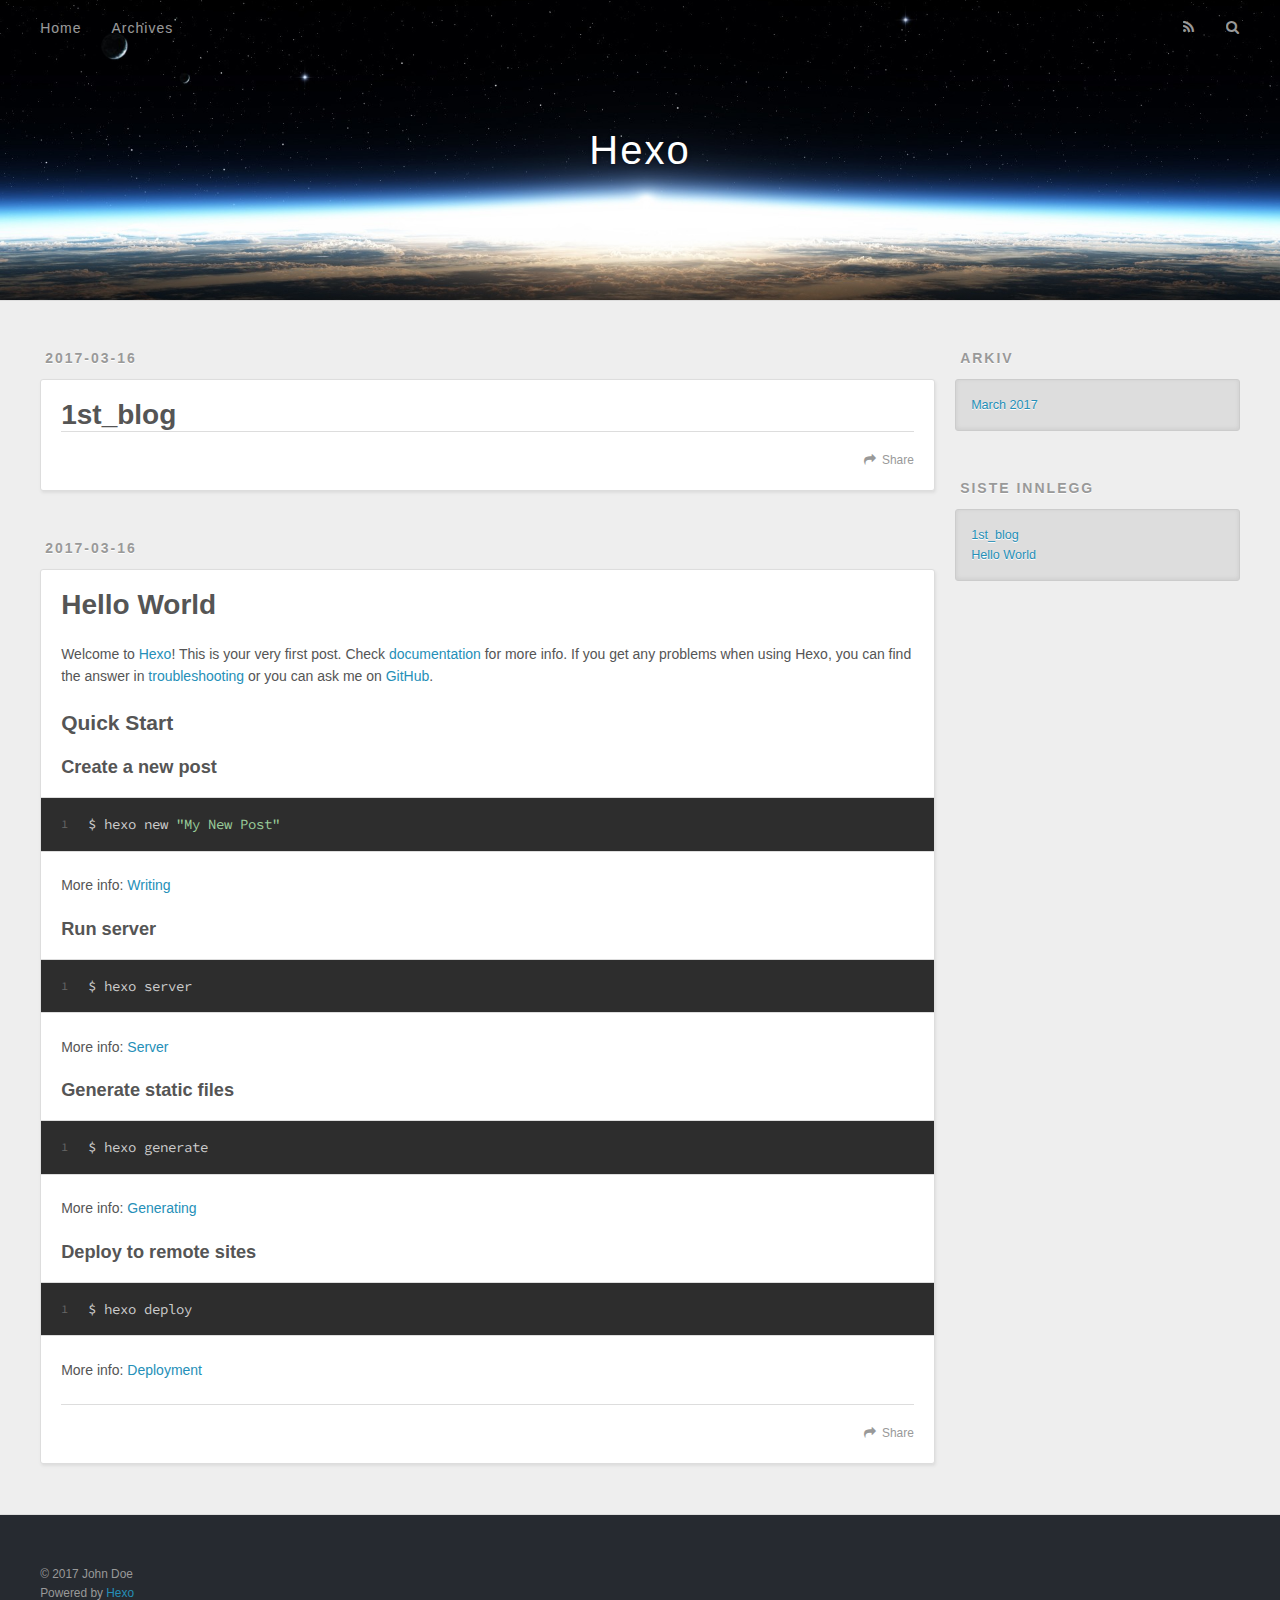
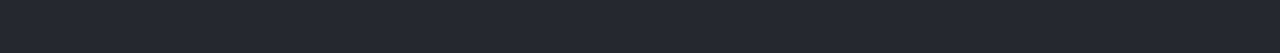
==== index.html @ 0218f2d1 "Site updated: 2017-03-16 16:22:52" ====
<!DOCTYPE html>
<html>
<head>
  <meta charset="utf-8">
  
  <title>Hexo</title>
  <meta name="viewport" content="width=device-width, initial-scale=1, maximum-scale=1">
  <meta property="og:type" content="website">
<meta property="og:title" content="Hexo">
<meta property="og:url" content="http://yoursite.com/index.html">
<meta property="og:site_name" content="Hexo">
<meta name="twitter:card" content="summary">
<meta name="twitter:title" content="Hexo">
  
    <link rel="alternate" href="/atom.xml" title="Hexo" type="application/atom+xml">
  
  
    <link rel="icon" href="/favicon.png">
  
  
    <link href="//fonts.googleapis.com/css?family=Source+Code+Pro" rel="stylesheet" type="text/css">
  
  <link rel="stylesheet" href="/css/style.css">
  

</head>

<body>
  <div id="container">
    <div id="wrap">
      <header id="header">
  <div id="banner"></div>
  <div id="header-outer" class="outer">
    <div id="header-title" class="inner">
      <h1 id="logo-wrap">
        <a href="/" id="logo">Hexo</a>
      </h1>
      
    </div>
    <div id="header-inner" class="inner">
      <nav id="main-nav">
        <a id="main-nav-toggle" class="nav-icon"></a>
        
          <a class="main-nav-link" href="/">Home</a>
        
          <a class="main-nav-link" href="/archives">Archives</a>
        
      </nav>
      <nav id="sub-nav">
        
          <a id="nav-rss-link" class="nav-icon" href="/atom.xml" title="RSS Feed"></a>
        
        <a id="nav-search-btn" class="nav-icon" title="Søk"></a>
      </nav>
      <div id="search-form-wrap">
        <form action="//google.com/search" method="get" accept-charset="UTF-8" class="search-form"><input type="search" name="q" results="0" class="search-form-input" placeholder="Search"><button type="submit" class="search-form-submit">&#xF002;</button><input type="hidden" name="sitesearch" value="http://yoursite.com"></form>
      </div>
    </div>
  </div>
</header>
      <div class="outer">
        <section id="main">
  
    <article id="post-1st-blog" class="article article-type-post" itemscope itemprop="blogPost">
  <div class="article-meta">
    <a href="/2017/03/16/1st-blog/" class="article-date">
  <time datetime="2017-03-16T08:12:54.000Z" itemprop="datePublished">2017-03-16</time>
</a>
    
  </div>
  <div class="article-inner">
    
    
      <header class="article-header">
        
  
    <h1 itemprop="name">
      <a class="article-title" href="/2017/03/16/1st-blog/">1st_blog</a>
    </h1>
  

      </header>
    
    <div class="article-entry" itemprop="articleBody">
      
        
      
    </div>
    <footer class="article-footer">
      <a data-url="http://yoursite.com/2017/03/16/1st-blog/" data-id="cj0c4dtdo0000fghrxxwpwk54" class="article-share-link">Share</a>
      
      
    </footer>
  </div>
  
</article>


  
    <article id="post-hello-world" class="article article-type-post" itemscope itemprop="blogPost">
  <div class="article-meta">
    <a href="/2017/03/16/hello-world/" class="article-date">
  <time datetime="2017-03-16T05:41:03.309Z" itemprop="datePublished">2017-03-16</time>
</a>
    
  </div>
  <div class="article-inner">
    
    
      <header class="article-header">
        
  
    <h1 itemprop="name">
      <a class="article-title" href="/2017/03/16/hello-world/">Hello World</a>
    </h1>
  

      </header>
    
    <div class="article-entry" itemprop="articleBody">
      
        <p>Welcome to <a href="https://hexo.io/" target="_blank" rel="external">Hexo</a>! This is your very first post. Check <a href="https://hexo.io/docs/" target="_blank" rel="external">documentation</a> for more info. If you get any problems when using Hexo, you can find the answer in <a href="https://hexo.io/docs/troubleshooting.html" target="_blank" rel="external">troubleshooting</a> or you can ask me on <a href="https://github.com/hexojs/hexo/issues" target="_blank" rel="external">GitHub</a>.</p>
<h2 id="Quick-Start"><a href="#Quick-Start" class="headerlink" title="Quick Start"></a>Quick Start</h2><h3 id="Create-a-new-post"><a href="#Create-a-new-post" class="headerlink" title="Create a new post"></a>Create a new post</h3><figure class="highlight bash"><table><tr><td class="gutter"><pre><div class="line">1</div></pre></td><td class="code"><pre><div class="line">$ hexo new <span class="string">"My New Post"</span></div></pre></td></tr></table></figure>
<p>More info: <a href="https://hexo.io/docs/writing.html" target="_blank" rel="external">Writing</a></p>
<h3 id="Run-server"><a href="#Run-server" class="headerlink" title="Run server"></a>Run server</h3><figure class="highlight bash"><table><tr><td class="gutter"><pre><div class="line">1</div></pre></td><td class="code"><pre><div class="line">$ hexo server</div></pre></td></tr></table></figure>
<p>More info: <a href="https://hexo.io/docs/server.html" target="_blank" rel="external">Server</a></p>
<h3 id="Generate-static-files"><a href="#Generate-static-files" class="headerlink" title="Generate static files"></a>Generate static files</h3><figure class="highlight bash"><table><tr><td class="gutter"><pre><div class="line">1</div></pre></td><td class="code"><pre><div class="line">$ hexo generate</div></pre></td></tr></table></figure>
<p>More info: <a href="https://hexo.io/docs/generating.html" target="_blank" rel="external">Generating</a></p>
<h3 id="Deploy-to-remote-sites"><a href="#Deploy-to-remote-sites" class="headerlink" title="Deploy to remote sites"></a>Deploy to remote sites</h3><figure class="highlight bash"><table><tr><td class="gutter"><pre><div class="line">1</div></pre></td><td class="code"><pre><div class="line">$ hexo deploy</div></pre></td></tr></table></figure>
<p>More info: <a href="https://hexo.io/docs/deployment.html" target="_blank" rel="external">Deployment</a></p>

      
    </div>
    <footer class="article-footer">
      <a data-url="http://yoursite.com/2017/03/16/hello-world/" data-id="cj0c4dtds0001fghru6opqxr5" class="article-share-link">Share</a>
      
      
    </footer>
  </div>
  
</article>


  

</section>
        
          <aside id="sidebar">
  
    

  
    

  
    
  
    
  <div class="widget-wrap">
    <h3 class="widget-title">Arkiv</h3>
    <div class="widget">
      <ul class="archive-list"><li class="archive-list-item"><a class="archive-list-link" href="/archives/2017/03/">March 2017</a></li></ul>
    </div>
  </div>


  
    
  <div class="widget-wrap">
    <h3 class="widget-title">Siste innlegg</h3>
    <div class="widget">
      <ul>
        
          <li>
            <a href="/2017/03/16/1st-blog/">1st_blog</a>
          </li>
        
          <li>
            <a href="/2017/03/16/hello-world/">Hello World</a>
          </li>
        
      </ul>
    </div>
  </div>

  
</aside>
        
      </div>
      <footer id="footer">
  
  <div class="outer">
    <div id="footer-info" class="inner">
      &copy; 2017 John Doe<br>
      Powered by <a href="http://hexo.io/" target="_blank">Hexo</a>
    </div>
  </div>
</footer>
    </div>
    <nav id="mobile-nav">
  
    <a href="/" class="mobile-nav-link">Home</a>
  
    <a href="/archives" class="mobile-nav-link">Archives</a>
  
</nav>
    

<script src="//ajax.googleapis.com/ajax/libs/jquery/2.0.3/jquery.min.js"></script>


  <link rel="stylesheet" href="/fancybox/jquery.fancybox.css">
  <script src="/fancybox/jquery.fancybox.pack.js"></script>


<script src="/js/script.js"></script>

  </div>
</body>
</html>
---- css/style.css ----
body {
  width: 100%;
}
body:before,
body:after {
  content: "";
  display: table;
}
body:after {
  clear: both;
}
html,
body,
div,
span,
applet,
object,
iframe,
h1,
h2,
h3,
h4,
h5,
h6,
p,
blockquote,
pre,
a,
abbr,
acronym,
address,
big,
cite,
code,
del,
dfn,
em,
img,
ins,
kbd,
q,
s,
samp,
small,
strike,
strong,
sub,
sup,
tt,
var,
dl,
dt,
dd,
ol,
ul,
li,
fieldset,
form,
label,
legend,
table,
caption,
tbody,
tfoot,
thead,
tr,
th,
td {
  margin: 0;
  padding: 0;
  border: 0;
  outline: 0;
  font-weight: inherit;
  font-style: inherit;
  font-family: inherit;
  font-size: 100%;
  vertical-align: baseline;
}
body {
  line-height: 1;
  color: #000;
  background: #fff;
}
ol,
ul {
  list-style: none;
}
table {
  border-collapse: separate;
  border-spacing: 0;
  vertical-align: middle;
}
caption,
th,
td {
  text-align: left;
  font-weight: normal;
  vertical-align: middle;
}
a img {
  border: none;
}
input,
button {
  margin: 0;
  padding: 0;
}
input::-moz-focus-inner,
button::-moz-focus-inner {
  border: 0;
  padding: 0;
}
@font-face {
  font-family: FontAwesome;
  font-style: normal;
  font-weight: normal;
  src: url("fonts/fontawesome-webfont.eot?v=#4.0.3");
  src: url("fonts/fontawesome-webfont.eot?#iefix&v=#4.0.3") format("embedded-opentype"), url("fonts/fontawesome-webfont.woff?v=#4.0.3") format("woff"), url("fonts/fontawesome-webfont.ttf?v=#4.0.3") format("truetype"), url("fonts/fontawesome-webfont.svg#fontawesomeregular?v=#4.0.3") format("svg");
}
html,
body,
#container {
  height: 100%;
}
body {
  background: #eee;
  font: 14px "Helvetica Neue", Helvetica, Arial, sans-serif;
  -webkit-text-size-adjust: 100%;
}
.outer {
  max-width: 1220px;
  margin: 0 auto;
  padding: 0 20px;
}
.outer:before,
.outer:after {
  content: "";
  display: table;
}
.outer:after {
  clear: both;
}
.inner {
  display: inline;
  float: left;
  width: 98.33333333333333%;
  margin: 0 0.833333333333333%;
}
.left,
.alignleft {
  float: left;
}
.right,
.alignright {
  float: right;
}
.clear {
  clear: both;
}
#container {
  position: relative;
}
.mobile-nav-on {
  overflow: hidden;
}
#wrap {
  height: 100%;
  width: 100%;
  position: absolute;
  top: 0;
  left: 0;
  -webkit-transition: 0.2s ease-out;
  -moz-transition: 0.2s ease-out;
  -ms-transition: 0.2s ease-out;
  transition: 0.2s ease-out;
  z-index: 1;
  background: #eee;
}
.mobile-nav-on #wrap {
  left: 280px;
}
@media screen and (min-width: 768px) {
  #main {
    display: inline;
    float: left;
    width: 73.33333333333333%;
    margin: 0 0.833333333333333%;
  }
}
.article-date,
.article-category-link,
.archive-year,
.widget-title {
  text-decoration: none;
  text-transform: uppercase;
  letter-spacing: 2px;
  color: #999;
  margin-bottom: 1em;
  margin-left: 5px;
  line-height: 1em;
  text-shadow: 0 1px #fff;
  font-weight: bold;
}
.article-inner,
.archive-article-inner {
  background: #fff;
  -webkit-box-shadow: 1px 2px 3px #ddd;
  box-shadow: 1px 2px 3px #ddd;
  border: 1px solid #ddd;
  border-radius: 3px;
}
.article-entry h1,
.widget h1 {
  font-size: 2em;
}
.article-entry h2,
.widget h2 {
  font-size: 1.5em;
}
.article-entry h3,
.widget h3 {
  font-size: 1.3em;
}
.article-entry h4,
.widget h4 {
  font-size: 1.2em;
}
.article-entry h5,
.widget h5 {
  font-size: 1em;
}
.article-entry h6,
.widget h6 {
  font-size: 1em;
  color: #999;
}
.article-entry hr,
.widget hr {
  border: 1px dashed #ddd;
}
.article-entry strong,
.widget strong {
  font-weight: bold;
}
.article-entry em,
.widget em,
.article-entry cite,
.widget cite {
  font-style: italic;
}
.article-entry sup,
.widget sup,
.article-entry sub,
.widget sub {
  font-size: 0.75em;
  line-height: 0;
  position: relative;
  vertical-align: baseline;
}
.article-entry sup,
.widget sup {
  top: -0.5em;
}
.article-entry sub,
.widget sub {
  bottom: -0.2em;
}
.article-entry small,
.widget small {
  font-size: 0.85em;
}
.article-entry acronym,
.widget acronym,
.article-entry abbr,
.widget abbr {
  border-bottom: 1px dotted;
}
.article-entry ul,
.widget ul,
.article-entry ol,
.widget ol,
.article-entry dl,
.widget dl {
  margin: 0 20px;
  line-height: 1.6em;
}
.article-entry ul ul,
.widget ul ul,
.article-entry ol ul,
.widget ol ul,
.article-entry ul ol,
.widget ul ol,
.article-entry ol ol,
.widget ol ol {
  margin-top: 0;
  margin-bottom: 0;
}
.article-entry ul,
.widget ul {
  list-style: disc;
}
.article-entry ol,
.widget ol {
  list-style: decimal;
}
.article-entry dt,
.widget dt {
  font-weight: bold;
}
#header {
  height: 300px;
  position: relative;
  border-bottom: 1px solid #ddd;
}
#header:before,
#header:after {
  content: "";
  position: absolute;
  left: 0;
  right: 0;
  height: 40px;
}
#header:before {
  top: 0;
  background: -webkit-linear-gradient(rgba(0,0,0,0.2), transparent);
  background: -moz-linear-gradient(rgba(0,0,0,0.2), transparent);
  background: -ms-linear-gradient(rgba(0,0,0,0.2), transparent);
  background: linear-gradient(rgba(0,0,0,0.2), transparent);
}
#header:after {
  bottom: 0;
  background: -webkit-linear-gradient(transparent, rgba(0,0,0,0.2));
  background: -moz-linear-gradient(transparent, rgba(0,0,0,0.2));
  background: -ms-linear-gradient(transparent, rgba(0,0,0,0.2));
  background: linear-gradient(transparent, rgba(0,0,0,0.2));
}
#header-outer {
  height: 100%;
  position: relative;
}
#header-inner {
  position: relative;
  overflow: hidden;
}
#banner {
  position: absolute;
  top: 0;
  left: 0;
  width: 100%;
  height: 100%;
  background: url("images/banner.jpg") center #000;
  -webkit-background-size: cover;
  -moz-background-size: cover;
  background-size: cover;
  z-index: -1;
}
#header-title {
  text-align: center;
  height: 40px;
  position: absolute;
  top: 50%;
  left: 0;
  margin-top: -20px;
}
#logo,
#subtitle {
  text-decoration: none;
  color: #fff;
  font-weight: 300;
  text-shadow: 0 1px 4px rgba(0,0,0,0.3);
}
#logo {
  font-size: 40px;
  line-height: 40px;
  letter-spacing: 2px;
}
#subtitle {
  font-size: 16px;
  line-height: 16px;
  letter-spacing: 1px;
}
#subtitle-wrap {
  margin-top: 16px;
}
#main-nav {
  float: left;
  margin-left: -15px;
}
.nav-icon,
.main-nav-link {
  float: left;
  color: #fff;
  opacity: 0.6;
  text-decoration: none;
  text-shadow: 0 1px rgba(0,0,0,0.2);
  -webkit-transition: opacity 0.2s;
  -moz-transition: opacity 0.2s;
  -ms-transition: opacity 0.2s;
  transition: opacity 0.2s;
  display: block;
  padding: 20px 15px;
}
.nav-icon:hover,
.main-nav-link:hover {
  opacity: 1;
}
.nav-icon {
  font-family: FontAwesome;
  text-align: center;
  font-size: 14px;
  width: 14px;
  height: 14px;
  padding: 20px 15px;
  position: relative;
  cursor: pointer;
}
.main-nav-link {
  font-weight: 300;
  letter-spacing: 1px;
}
@media screen and (max-width: 479px) {
  .main-nav-link {
    display: none;
  }
}
#main-nav-toggle {
  display: none;
}
#main-nav-toggle:before {
  content: "\f0c9";
}
@media screen and (max-width: 479px) {
  #main-nav-toggle {
    display: block;
  }
}
#sub-nav {
  float: right;
  margin-right: -15px;
}
#nav-rss-link:before {
  content: "\f09e";
}
#nav-search-btn:before {
  content: "\f002";
}
#search-form-wrap {
  position: absolute;
  top: 15px;
  width: 150px;
  height: 30px;
  right: -150px;
  opacity: 0;
  -webkit-transition: 0.2s ease-out;
  -moz-transition: 0.2s ease-out;
  -ms-transition: 0.2s ease-out;
  transition: 0.2s ease-out;
}
#search-form-wrap.on {
  opacity: 1;
  right: 0;
}
@media screen and (max-width: 479px) {
  #search-form-wrap {
    width: 100%;
    right: -100%;
  }
}
.search-form {
  position: absolute;
  top: 0;
  left: 0;
  right: 0;
  background: #fff;
  padding: 5px 15px;
  border-radius: 15px;
  -webkit-box-shadow: 0 0 10px rgba(0,0,0,0.3);
  box-shadow: 0 0 10px rgba(0,0,0,0.3);
}
.search-form-input {
  border: none;
  background: none;
  color: #555;
  width: 100%;
  font: 13px "Helvetica Neue", Helvetica, Arial, sans-serif;
  outline: none;
}
.search-form-input::-webkit-search-results-decoration,
.search-form-input::-webkit-search-cancel-button {
  -webkit-appearance: none;
}
.search-form-submit {
  position: absolute;
  top: 50%;
  right: 10px;
  margin-top: -7px;
  font: 13px FontAwesome;
  border: none;
  background: none;
  color: #bbb;
  cursor: pointer;
}
.search-form-submit:hover,
.search-form-submit:focus {
  color: #777;
}
.article {
  margin: 50px 0;
}
.article-inner {
  overflow: hidden;
}
.article-meta:before,
.article-meta:after {
  content: "";
  display: table;
}
.article-meta:after {
  clear: both;
}
.article-date {
  float: left;
}
.article-category {
  float: left;
  line-height: 1em;
  color: #ccc;
  text-shadow: 0 1px #fff;
  margin-left: 8px;
}
.article-category:before {
  content: "\2022";
}
.article-category-link {
  margin: 0 12px 1em;
}
.article-header {
  padding: 20px 20px 0;
}
.article-title {
  text-decoration: none;
  font-size: 2em;
  font-weight: bold;
  color: #555;
  line-height: 1.1em;
  -webkit-transition: color 0.2s;
  -moz-transition: color 0.2s;
  -ms-transition: color 0.2s;
  transition: color 0.2s;
}
a.article-title:hover {
  color: #258fb8;
}
.article-entry {
  color: #555;
  padding: 0 20px;
}
.article-entry:before,
.article-entry:after {
  content: "";
  display: table;
}
.article-entry:after {
  clear: both;
}
.article-entry p,
.article-entry table {
  line-height: 1.6em;
  margin: 1.6em 0;
}
.article-entry h1,
.article-entry h2,
.article-entry h3,
.article-entry h4,
.article-entry h5,
.article-entry h6 {
  font-weight: bold;
}
.article-entry h1,
.article-entry h2,
.article-entry h3,
.article-entry h4,
.article-entry h5,
.article-entry h6 {
  line-height: 1.1em;
  margin: 1.1em 0;
}
.article-entry a {
  color: #258fb8;
  text-decoration: none;
}
.article-entry a:hover {
  text-decoration: underline;
}
.article-entry ul,
.article-entry ol,
.article-entry dl {
  margin-top: 1.6em;
  margin-bottom: 1.6em;
}
.article-entry img,
.article-entry video {
  max-width: 100%;
  height: auto;
  display: block;
  margin: auto;
}
.article-entry iframe {
  border: none;
}
.article-entry table {
  width: 100%;
  border-collapse: collapse;
  border-spacing: 0;
}
.article-entry th {
  font-weight: bold;
  border-bottom: 3px solid #ddd;
  padding-bottom: 0.5em;
}
.article-entry td {
  border-bottom: 1px solid #ddd;
  padding: 10px 0;
}
.article-entry blockquote {
  font-family: Georgia, "Times New Roman", serif;
  font-size: 1.4em;
  margin: 1.6em 20px;
  text-align: center;
}
.article-entry blockquote footer {
  font-size: 14px;
  margin: 1.6em 0;
  font-family: "Helvetica Neue", Helvetica, Arial, sans-serif;
}
.article-entry blockquote footer cite:before {
  content: "—";
  padding: 0 0.5em;
}
.article-entry .pullquote {
  text-align: left;
  width: 45%;
  margin: 0;
}
.article-entry .pullquote.left {
  margin-left: 0.5em;
  margin-right: 1em;
}
.article-entry .pullquote.right {
  margin-right: 0.5em;
  margin-left: 1em;
}
.article-entry .caption {
  color: #999;
  display: block;
  font-size: 0.9em;
  margin-top: 0.5em;
  position: relative;
  text-align: center;
}
.article-entry .video-container {
  position: relative;
  padding-top: 56.25%;
  height: 0;
  overflow: hidden;
}
.article-entry .video-container iframe,
.article-entry .video-container object,
.article-entry .video-container embed {
  position: absolute;
  top: 0;
  left: 0;
  width: 100%;
  height: 100%;
  margin-top: 0;
}
.article-more-link a {
  display: inline-block;
  line-height: 1em;
  padding: 6px 15px;
  border-radius: 15px;
  background: #eee;
  color: #999;
  text-shadow: 0 1px #fff;
  text-decoration: none;
}
.article-more-link a:hover {
  background: #258fb8;
  color: #fff;
  text-decoration: none;
  text-shadow: 0 1px #1e7293;
}
.article-footer {
  font-size: 0.85em;
  line-height: 1.6em;
  border-top: 1px solid #ddd;
  padding-top: 1.6em;
  margin: 0 20px 20px;
}
.article-footer:before,
.article-footer:after {
  content: "";
  display: table;
}
.article-footer:after {
  clear: both;
}
.article-footer a {
  color: #999;
  text-decoration: none;
}
.article-footer a:hover {
  color: #555;
}
.article-tag-list-item {
  float: left;
  margin-right: 10px;
}
.article-tag-list-link:before {
  content: "#";
}
.article-comment-link {
  float: right;
}
.article-comment-link:before {
  content: "\f075";
  font-family: FontAwesome;
  padding-right: 8px;
}
.article-share-link {
  cursor: pointer;
  float: right;
  margin-left: 20px;
}
.article-share-link:before {
  content: "\f064";
  font-family: FontAwesome;
  padding-right: 6px;
}
#article-nav {
  position: relative;
}
#article-nav:before,
#article-nav:after {
  content: "";
  display: table;
}
#article-nav:after {
  clear: both;
}
@media screen and (min-width: 768px) {
  #article-nav {
    margin: 50px 0;
  }
  #article-nav:before {
    width: 8px;
    height: 8px;
    position: absolute;
    top: 50%;
    left: 50%;
    margin-top: -4px;
    margin-left: -4px;
    content: "";
    border-radius: 50%;
    background: #ddd;
    -webkit-box-shadow: 0 1px 2px #fff;
    box-shadow: 0 1px 2px #fff;
  }
}
.article-nav-link-wrap {
  text-decoration: none;
  text-shadow: 0 1px #fff;
  color: #999;
  -webkit-box-sizing: border-box;
  -moz-box-sizing: border-box;
  box-sizing: border-box;
  margin-top: 50px;
  text-align: center;
  display: block;
}
.article-nav-link-wrap:hover {
  color: #555;
}
@media screen and (min-width: 768px) {
  .article-nav-link-wrap {
    width: 50%;
    margin-top: 0;
  }
}
@media screen and (min-width: 768px) {
  #article-nav-newer {
    float: left;
    text-align: right;
    padding-right: 20px;
  }
}
@media screen and (min-width: 768px) {
  #article-nav-older {
    float: right;
    text-align: left;
    padding-left: 20px;
  }
}
.article-nav-caption {
  text-transform: uppercase;
  letter-spacing: 2px;
  color: #ddd;
  line-height: 1em;
  font-weight: bold;
}
#article-nav-newer .article-nav-caption {
  margin-right: -2px;
}
.article-nav-title {
  font-size: 0.85em;
  line-height: 1.6em;
  margin-top: 0.5em;
}
.article-share-box {
  position: absolute;
  display: none;
  background: #fff;
  -webkit-box-shadow: 1px 2px 10px rgba(0,0,0,0.2);
  box-shadow: 1px 2px 10px rgba(0,0,0,0.2);
  border-radius: 3px;
  margin-left: -145px;
  overflow: hidden;
  z-index: 1;
}
.article-share-box.on {
  display: block;
}
.article-share-input {
  width: 100%;
  background: none;
  -webkit-box-sizing: border-box;
  -moz-box-sizing: border-box;
  box-sizing: border-box;
  font: 14px "Helvetica Neue", Helvetica, Arial, sans-serif;
  padding: 0 15px;
  color: #555;
  outline: none;
  border: 1px solid #ddd;
  border-radius: 3px 3px 0 0;
  height: 36px;
  line-height: 36px;
}
.article-share-links {
  background: #eee;
}
.article-share-links:before,
.article-share-links:after {
  content: "";
  display: table;
}
.article-share-links:after {
  clear: both;
}
.article-share-twitter,
.article-share-facebook,
.article-share-pinterest,
.article-share-google {
  width: 50px;
  height: 36px;
  display: block;
  float: left;
  position: relative;
  color: #999;
  text-shadow: 0 1px #fff;
}
.article-share-twitter:before,
.article-share-facebook:before,
.article-share-pinterest:before,
.article-share-google:before {
  font-size: 20px;
  font-family: FontAwesome;
  width: 20px;
  height: 20px;
  position: absolute;
  top: 50%;
  left: 50%;
  margin-top: -10px;
  margin-left: -10px;
  text-align: center;
}
.article-share-twitter:hover,
.article-share-facebook:hover,
.article-share-pinterest:hover,
.article-share-google:hover {
  color: #fff;
}
.article-share-twitter:before {
  content: "\f099";
}
.article-share-twitter:hover {
  background: #00aced;
  text-shadow: 0 1px #008abe;
}
.article-share-facebook:before {
  content: "\f09a";
}
.article-share-facebook:hover {
  background: #3b5998;
  text-shadow: 0 1px #2f477a;
}
.article-share-pinterest:before {
  content: "\f0d2";
}
.article-share-pinterest:hover {
  background: #cb2027;
  text-shadow: 0 1px #a21a1f;
}
.article-share-google:before {
  content: "\f0d5";
}
.article-share-google:hover {
  background: #dd4b39;
  text-shadow: 0 1px #be3221;
}
.article-gallery {
  background: #000;
  position: relative;
}
.article-gallery-photos {
  position: relative;
  overflow: hidden;
}
.article-gallery-img {
  display: none;
  max-width: 100%;
}
.article-gallery-img:first-child {
  display: block;
}
.article-gallery-img.loaded {
  position: absolute;
  display: block;
}
.article-gallery-img img {
  display: block;
  max-width: 100%;
  margin: 0 auto;
}
#comments {
  background: #fff;
  -webkit-box-shadow: 1px 2px 3px #ddd;
  box-shadow: 1px 2px 3px #ddd;
  padding: 20px;
  border: 1px solid #ddd;
  border-radius: 3px;
  margin: 50px 0;
}
#comments a {
  color: #258fb8;
}
.archives-wrap {
  margin: 50px 0;
}
.archives:before,
.archives:after {
  content: "";
  display: table;
}
.archives:after {
  clear: both;
}
.archive-year-wrap {
  margin-bottom: 1em;
}
.archives {
  -webkit-column-gap: 10px;
  -moz-column-gap: 10px;
  column-gap: 10px;
}
@media screen and (min-width: 480px) and (max-width: 767px) {
  .archives {
    -webkit-column-count: 2;
    -moz-column-count: 2;
    column-count: 2;
  }
}
@media screen and (min-width: 768px) {
  .archives {
    -webkit-column-count: 3;
    -moz-column-count: 3;
    column-count: 3;
  }
}
.archive-article {
  -webkit-column-break-inside: avoid;
  page-break-inside: avoid;
  overflow: hidden;
  break-inside: avoid-column;
}
.archive-article-inner {
  padding: 10px;
  margin-bottom: 15px;
}
.archive-article-title {
  text-decoration: none;
  font-weight: bold;
  color: #555;
  -webkit-transition: color 0.2s;
  -moz-transition: color 0.2s;
  -ms-transition: color 0.2s;
  transition: color 0.2s;
  line-height: 1.6em;
}
.archive-article-title:hover {
  color: #258fb8;
}
.archive-article-footer {
  margin-top: 1em;
}
.archive-article-date {
  color: #999;
  text-decoration: none;
  font-size: 0.85em;
  line-height: 1em;
  margin-bottom: 0.5em;
  display: block;
}
#page-nav {
  margin: 50px auto;
  background: #fff;
  -webkit-box-shadow: 1px 2px 3px #ddd;
  box-shadow: 1px 2px 3px #ddd;
  border: 1px solid #ddd;
  border-radius: 3px;
  text-align: center;
  color: #999;
  overflow: hidden;
}
#page-nav:before,
#page-nav:after {
  content: "";
  display: table;
}
#page-nav:after {
  clear: both;
}
#page-nav a,
#page-nav span {
  padding: 10px 20px;
  line-height: 1;
  height: 2ex;
}
#page-nav a {
  color: #999;
  text-decoration: none;
}
#page-nav a:hover {
  background: #999;
  color: #fff;
}
#page-nav .prev {
  float: left;
}
#page-nav .next {
  float: right;
}
#page-nav .page-number {
  display: inline-block;
}
@media screen and (max-width: 479px) {
  #page-nav .page-number {
    display: none;
  }
}
#page-nav .current {
  color: #555;
  font-weight: bold;
}
#page-nav .space {
  color: #ddd;
}
#footer {
  background: #262a30;
  padding: 50px 0;
  border-top: 1px solid #ddd;
  color: #999;
}
#footer a {
  color: #258fb8;
  text-decoration: none;
}
#footer a:hover {
  text-decoration: underline;
}
#footer-info {
  line-height: 1.6em;
  font-size: 0.85em;
}
.article-entry pre,
.article-entry .highlight {
  background: #2d2d2d;
  margin: 0 -20px;
  padding: 15px 20px;
  border-style: solid;
  border-color: #ddd;
  border-width: 1px 0;
  overflow: auto;
  color: #ccc;
  line-height: 22.400000000000002px;
}
.article-entry .highlight .gutter pre,
.article-entry .gist .gist-file .gist-data .line-numbers {
  color: #666;
  font-size: 0.85em;
}
.article-entry pre,
.article-entry code {
  font-family: "Source Code Pro", Consolas, Monaco, Menlo, Consolas, monospace;
}
.article-entry code {
  background: #eee;
  text-shadow: 0 1px #fff;
  padding: 0 0.3em;
}
.article-entry pre code {
  background: none;
  text-shadow: none;
  padding: 0;
}
.article-entry .highlight pre {
  border: none;
  margin: 0;
  padding: 0;
}
.article-entry .highlight table {
  margin: 0;
  width: auto;
}
.article-entry .highlight td {
  border: none;
  padding: 0;
}
.article-entry .highlight figcaption {
  font-size: 0.85em;
  color: #999;
  line-height: 1em;
  margin-bottom: 1em;
}
.article-entry .highlight figcaption:before,
.article-entry .highlight figcaption:after {
  content: "";
  display: table;
}
.article-entry .highlight figcaption:after {
  clear: both;
}
.article-entry .highlight figcaption a {
  float: right;
}
.article-entry .highlight .gutter pre {
  text-align: right;
  padding-right: 20px;
}
.article-entry .highlight .line {
  height: 22.400000000000002px;
}
.article-entry .highlight .line.marked {
  background: #515151;
}
.article-entry .gist {
  margin: 0 -20px;
  border-style: solid;
  border-color: #ddd;
  border-width: 1px 0;
  background: #2d2d2d;
  padding: 15px 20px 15px 0;
}
.article-entry .gist .gist-file {
  border: none;
  font-family: "Source Code Pro", Consolas, Monaco, Menlo, Consolas, monospace;
  margin: 0;
}
.article-entry .gist .gist-file .gist-data {
  background: none;
  border: none;
}
.article-entry .gist .gist-file .gist-data .line-numbers {
  background: none;
  border: none;
  padding: 0 20px 0 0;
}
.article-entry .gist .gist-file .gist-data .line-data {
  padding: 0 !important;
}
.article-entry .gist .gist-file .highlight {
  margin: 0;
  padding: 0;
  border: none;
}
.article-entry .gist .gist-file .gist-meta {
  background: #2d2d2d;
  color: #999;
  font: 0.85em "Helvetica Neue", Helvetica, Arial, sans-serif;
  text-shadow: 0 0;
  padding: 0;
  margin-top: 1em;
  margin-left: 20px;
}
.article-entry .gist .gist-file .gist-meta a {
  color: #258fb8;
  font-weight: normal;
}
.article-entry .gist .gist-file .gist-meta a:hover {
  text-decoration: underline;
}
pre .comment,
pre .title {
  color: #999;
}
pre .variable,
pre .attribute,
pre .tag,
pre .regexp,
pre .ruby .constant,
pre .xml .tag .title,
pre .xml .pi,
pre .xml .doctype,
pre .html .doctype,
pre .css .id,
pre .css .class,
pre .css .pseudo {
  color: #f2777a;
}
pre .number,
pre .preprocessor,
pre .built_in,
pre .literal,
pre .params,
pre .constant {
  color: #f99157;
}
pre .class,
pre .ruby .class .title,
pre .css .rules .attribute {
  color: #9c9;
}
pre .string,
pre .value,
pre .inheritance,
pre .header,
pre .ruby .symbol,
pre .xml .cdata {
  color: #9c9;
}
pre .css .hexcolor {
  color: #6cc;
}
pre .function,
pre .python .decorator,
pre .python .title,
pre .ruby .function .title,
pre .ruby .title .keyword,
pre .perl .sub,
pre .javascript .title,
pre .coffeescript .title {
  color: #69c;
}
pre .keyword,
pre .javascript .function {
  color: #c9c;
}
@media screen and (max-width: 479px) {
  #mobile-nav {
    position: absolute;
    top: 0;
    left: 0;
    width: 280px;
    height: 100%;
    background: #191919;
    border-right: 1px solid #fff;
  }
}
@media screen and (max-width: 479px) {
  .mobile-nav-link {
    display: block;
    color: #999;
    text-decoration: none;
    padding: 15px 20px;
    font-weight: bold;
  }
  .mobile-nav-link:hover {
    color: #fff;
  }
}
@media screen and (min-width: 768px) {
  #sidebar {
    display: inline;
    float: left;
    width: 23.333333333333332%;
    margin: 0 0.833333333333333%;
  }
}
.widget-wrap {
  margin: 50px 0;
}
.widget {
  color: #777;
  text-shadow: 0 1px #fff;
  background: #ddd;
  -webkit-box-shadow: 0 -1px 4px #ccc inset;
  box-shadow: 0 -1px 4px #ccc inset;
  border: 1px solid #ccc;
  padding: 15px;
  border-radius: 3px;
}
.widget a {
  color: #258fb8;
  text-decoration: none;
}
.widget a:hover {
  text-decoration: underline;
}
.widget ul ul,
.widget ol ul,
.widget dl ul,
.widget ul ol,
.widget ol ol,
.widget dl ol,
.widget ul dl,
.widget ol dl,
.widget dl dl {
  margin-left: 15px;
  list-style: disc;
}
.widget {
  line-height: 1.6em;
  word-wrap: break-word;
  font-size: 0.9em;
}
.widget ul,
.widget ol {
  list-style: none;
  margin: 0;
}
.widget ul ul,
.widget ol ul,
.widget ul ol,
.widget ol ol {
  margin: 0 20px;
}
.widget ul ul,
.widget ol ul {
  list-style: disc;
}
.widget ul ol,
.widget ol ol {
  list-style: decimal;
}
.category-list-count,
.tag-list-count,
.archive-list-count {
  padding-left: 5px;
  color: #999;
  font-size: 0.85em;
}
.category-list-count:before,
.tag-list-count:before,
.archive-list-count:before {
  content: "(";
}
.category-list-count:after,
.tag-list-count:after,
.archive-list-count:after {
  content: ")";
}
.tagcloud a {
  margin-right: 5px;
  display: inline-block;
}
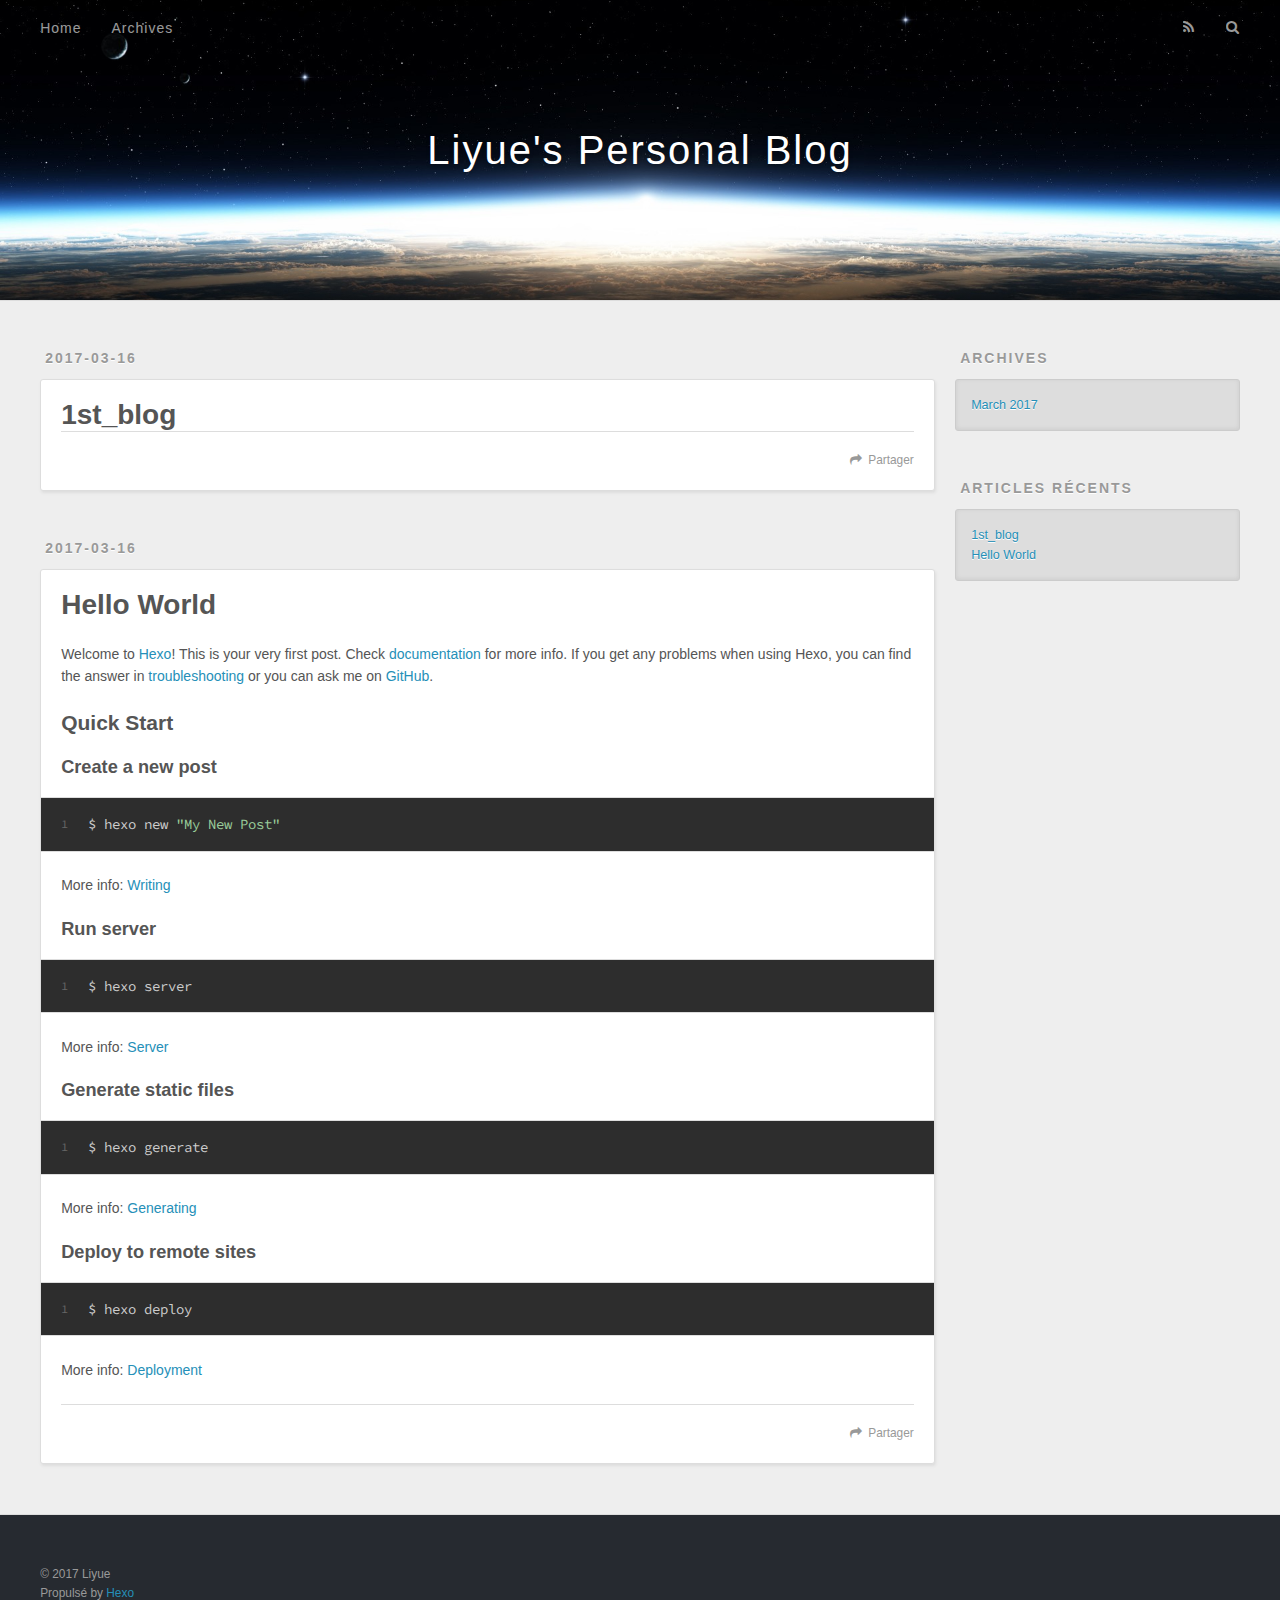
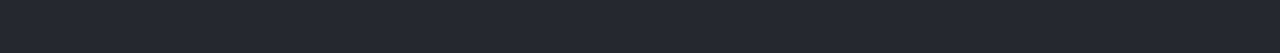
==== commit 828e2d7a: "Site updated: 2017-03-16 16:45:06" ====
--- a/index.html
+++ b/index.html
@@ -3,16 +3,16 @@
 <head>
   <meta charset="utf-8">
   
-  <title>Hexo</title>
+  <title>Liyue&#39;s Personal Blog</title>
   <meta name="viewport" content="width=device-width, initial-scale=1, maximum-scale=1">
   <meta property="og:type" content="website">
-<meta property="og:title" content="Hexo">
-<meta property="og:url" content="http://yoursite.com/index.html">
-<meta property="og:site_name" content="Hexo">
+<meta property="og:title" content="Liyue's Personal Blog">
+<meta property="og:url" content="http://www.liyue.work/index.html">
+<meta property="og:site_name" content="Liyue's Personal Blog">
 <meta name="twitter:card" content="summary">
-<meta name="twitter:title" content="Hexo">
-  
-    <link rel="alternate" href="/atom.xml" title="Hexo" type="application/atom+xml">
+<meta name="twitter:title" content="Liyue's Personal Blog">
+  
+    <link rel="alternate" href="/atom.xml" title="Liyue&#39;s Personal Blog" type="application/atom+xml">
   
   
     <link rel="icon" href="/favicon.png">
@@ -33,7 +33,7 @@
   <div id="header-outer" class="outer">
     <div id="header-title" class="inner">
       <h1 id="logo-wrap">
-        <a href="/" id="logo">Hexo</a>
+        <a href="/" id="logo">Liyue&#39;s Personal Blog</a>
       </h1>
       
     </div>
@@ -48,12 +48,12 @@
       </nav>
       <nav id="sub-nav">
         
-          <a id="nav-rss-link" class="nav-icon" href="/atom.xml" title="RSS Feed"></a>
-        
-        <a id="nav-search-btn" class="nav-icon" title="Søk"></a>
+          <a id="nav-rss-link" class="nav-icon" href="/atom.xml" title="Flux RSS"></a>
+        
+        <a id="nav-search-btn" class="nav-icon" title="Rechercher"></a>
       </nav>
       <div id="search-form-wrap">
-        <form action="//google.com/search" method="get" accept-charset="UTF-8" class="search-form"><input type="search" name="q" results="0" class="search-form-input" placeholder="Search"><button type="submit" class="search-form-submit">&#xF002;</button><input type="hidden" name="sitesearch" value="http://yoursite.com"></form>
+        <form action="//google.com/search" method="get" accept-charset="UTF-8" class="search-form"><input type="search" name="q" results="0" class="search-form-input" placeholder="Search"><button type="submit" class="search-form-submit">&#xF002;</button><input type="hidden" name="sitesearch" value="http://www.liyue.work"></form>
       </div>
     </div>
   </div>
@@ -87,7 +87,7 @@
       
     </div>
     <footer class="article-footer">
-      <a data-url="http://yoursite.com/2017/03/16/1st-blog/" data-id="cj0c4dtdo0000fghrxxwpwk54" class="article-share-link">Share</a>
+      <a data-url="http://www.liyue.work/2017/03/16/1st-blog/" data-id="cj0c5dn6n0001ughrgujbstwj" class="article-share-link">Partager</a>
       
       
     </footer>
@@ -132,7 +132,7 @@
       
     </div>
     <footer class="article-footer">
-      <a data-url="http://yoursite.com/2017/03/16/hello-world/" data-id="cj0c4dtds0001fghru6opqxr5" class="article-share-link">Share</a>
+      <a data-url="http://www.liyue.work/2017/03/16/hello-world/" data-id="cj0c5dn6k0000ughrrj1wijvn" class="article-share-link">Partager</a>
       
       
     </footer>
@@ -157,7 +157,7 @@
   
     
   <div class="widget-wrap">
-    <h3 class="widget-title">Arkiv</h3>
+    <h3 class="widget-title">Archives</h3>
     <div class="widget">
       <ul class="archive-list"><li class="archive-list-item"><a class="archive-list-link" href="/archives/2017/03/">March 2017</a></li></ul>
     </div>
@@ -167,7 +167,7 @@
   
     
   <div class="widget-wrap">
-    <h3 class="widget-title">Siste innlegg</h3>
+    <h3 class="widget-title">Articles récents</h3>
     <div class="widget">
       <ul>
         
@@ -191,8 +191,8 @@
   
   <div class="outer">
     <div id="footer-info" class="inner">
-      &copy; 2017 John Doe<br>
-      Powered by <a href="http://hexo.io/" target="_blank">Hexo</a>
+      &copy; 2017 Liyue<br>
+      Propulsé by <a href="http://hexo.io/" target="_blank">Hexo</a>
     </div>
   </div>
 </footer>
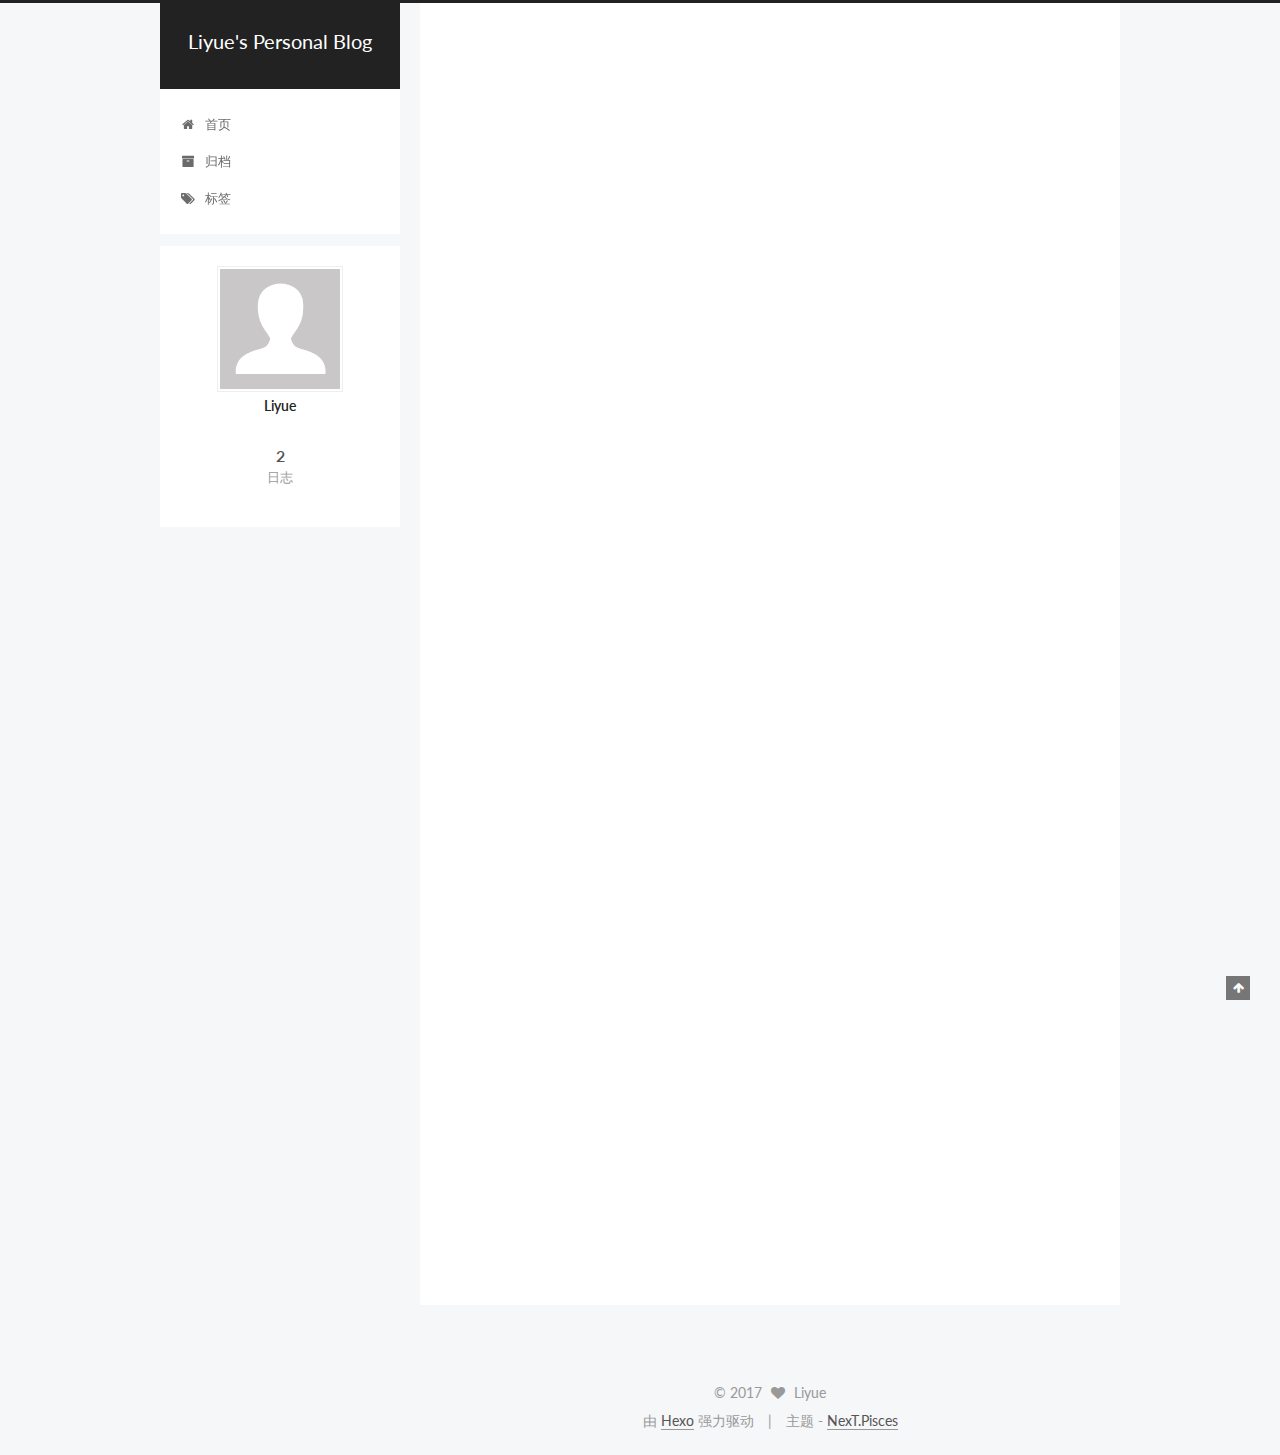
==== commit 0e71ec3f: "Site updated: 2017-03-16 17:05:11" ====
--- a/index.html
+++ b/index.html
@@ -1,125 +1,447 @@
-<!DOCTYPE html>
-<html>
+<!doctype html>
+
+
+
+  
+
+
+<html class="theme-next pisces use-motion" lang="zh-Hans">
 <head>
-  <meta charset="utf-8">
-  
-  <title>Liyue&#39;s Personal Blog</title>
-  <meta name="viewport" content="width=device-width, initial-scale=1, maximum-scale=1">
-  <meta property="og:type" content="website">
+  <meta charset="UTF-8"/>
+<meta http-equiv="X-UA-Compatible" content="IE=edge" />
+<meta name="viewport" content="width=device-width, initial-scale=1, maximum-scale=1"/>
+
+
+
+<meta http-equiv="Cache-Control" content="no-transform" />
+<meta http-equiv="Cache-Control" content="no-siteapp" />
+
+
+
+
+
+
+
+
+
+
+
+
+
+
+
+  
+  
+  <link href="/lib/fancybox/source/jquery.fancybox.css?v=2.1.5" rel="stylesheet" type="text/css" />
+
+
+
+
+  
+  
+  
+  
+
+  
+    
+    
+  
+
+  
+
+  
+
+  
+
+  
+
+  
+    
+    
+    <link href="//fonts.googleapis.com/css?family=Lato:300,300italic,400,400italic,700,700italic&subset=latin,latin-ext" rel="stylesheet" type="text/css">
+  
+
+
+
+
+
+
+<link href="/lib/font-awesome/css/font-awesome.min.css?v=4.6.2" rel="stylesheet" type="text/css" />
+
+<link href="/css/main.css?v=5.1.0" rel="stylesheet" type="text/css" />
+
+
+  <meta name="keywords" content="Hexo, NexT" />
+
+
+
+
+
+
+
+
+  <link rel="shortcut icon" type="image/x-icon" href="/favicon.ico?v=5.1.0" />
+
+
+
+
+
+
+<meta property="og:type" content="website">
 <meta property="og:title" content="Liyue's Personal Blog">
 <meta property="og:url" content="http://www.liyue.work/index.html">
 <meta property="og:site_name" content="Liyue's Personal Blog">
 <meta name="twitter:card" content="summary">
 <meta name="twitter:title" content="Liyue's Personal Blog">
-  
-    <link rel="alternate" href="/atom.xml" title="Liyue&#39;s Personal Blog" type="application/atom+xml">
-  
-  
-    <link rel="icon" href="/favicon.png">
-  
-  
-    <link href="//fonts.googleapis.com/css?family=Source+Code+Pro" rel="stylesheet" type="text/css">
-  
-  <link rel="stylesheet" href="/css/style.css">
-  
-
+
+
+
+<script type="text/javascript" id="hexo.configurations">
+  var NexT = window.NexT || {};
+  var CONFIG = {
+    root: '/',
+    scheme: 'Pisces',
+    sidebar: {"position":"left","display":"post","offset":12,"offset_float":0,"b2t":false,"scrollpercent":false},
+    fancybox: true,
+    motion: true,
+    duoshuo: {
+      userId: '0',
+      author: '博主'
+    },
+    algolia: {
+      applicationID: '',
+      apiKey: '',
+      indexName: '',
+      hits: {"per_page":10},
+      labels: {"input_placeholder":"Search for Posts","hits_empty":"We didn't find any results for the search: ${query}","hits_stats":"${hits} results found in ${time} ms"}
+    }
+  };
+</script>
+
+
+
+  <link rel="canonical" href="http://www.liyue.work/"/>
+
+
+
+
+
+  <title> Liyue's Personal Blog </title>
 </head>
 
-<body>
-  <div id="container">
-    <div id="wrap">
-      <header id="header">
-  <div id="banner"></div>
-  <div id="header-outer" class="outer">
-    <div id="header-title" class="inner">
-      <h1 id="logo-wrap">
-        <a href="/" id="logo">Liyue&#39;s Personal Blog</a>
-      </h1>
-      
-    </div>
-    <div id="header-inner" class="inner">
-      <nav id="main-nav">
-        <a id="main-nav-toggle" class="nav-icon"></a>
-        
-          <a class="main-nav-link" href="/">Home</a>
-        
-          <a class="main-nav-link" href="/archives">Archives</a>
-        
-      </nav>
-      <nav id="sub-nav">
-        
-          <a id="nav-rss-link" class="nav-icon" href="/atom.xml" title="Flux RSS"></a>
-        
-        <a id="nav-search-btn" class="nav-icon" title="Rechercher"></a>
-      </nav>
-      <div id="search-form-wrap">
-        <form action="//google.com/search" method="get" accept-charset="UTF-8" class="search-form"><input type="search" name="q" results="0" class="search-form-input" placeholder="Search"><button type="submit" class="search-form-submit">&#xF002;</button><input type="hidden" name="sitesearch" value="http://www.liyue.work"></form>
-      </div>
-    </div>
+<body itemscope itemtype="http://schema.org/WebPage" lang="zh-Hans">
+
+  
+
+
+
+
+
+
+
+
+
+
+
+
+
+
+  
+  
+    
+  
+
+  <div class="container one-collumn sidebar-position-left 
+   page-home 
+ ">
+    <div class="headband"></div>
+
+    <header id="header" class="header" itemscope itemtype="http://schema.org/WPHeader">
+      <div class="header-inner"><div class="site-brand-wrapper">
+  <div class="site-meta ">
+    
+
+    <div class="custom-logo-site-title">
+      <a href="/"  class="brand" rel="start">
+        <span class="logo-line-before"><i></i></span>
+        <span class="site-title">Liyue's Personal Blog</span>
+        <span class="logo-line-after"><i></i></span>
+      </a>
+    </div>
+      
+        <p class="site-subtitle"></p>
+      
   </div>
-</header>
-      <div class="outer">
-        <section id="main">
-  
-    <article id="post-1st-blog" class="article article-type-post" itemscope itemprop="blogPost">
-  <div class="article-meta">
-    <a href="/2017/03/16/1st-blog/" class="article-date">
-  <time datetime="2017-03-16T08:12:54.000Z" itemprop="datePublished">2017-03-16</time>
-</a>
-    
+
+  <div class="site-nav-toggle">
+    <button>
+      <span class="btn-bar"></span>
+      <span class="btn-bar"></span>
+      <span class="btn-bar"></span>
+    </button>
   </div>
-  <div class="article-inner">
-    
-    
-      <header class="article-header">
-        
-  
-    <h1 itemprop="name">
-      <a class="article-title" href="/2017/03/16/1st-blog/">1st_blog</a>
-    </h1>
-  
-
+</div>
+
+<nav class="site-nav">
+  
+
+  
+    <ul id="menu" class="menu">
+      
+        
+        <li class="menu-item menu-item-home">
+          <a href="/" rel="section">
+            
+              <i class="menu-item-icon fa fa-fw fa-home"></i> <br />
+            
+            首页
+          </a>
+        </li>
+      
+        
+        <li class="menu-item menu-item-archives">
+          <a href="/archives" rel="section">
+            
+              <i class="menu-item-icon fa fa-fw fa-archive"></i> <br />
+            
+            归档
+          </a>
+        </li>
+      
+        
+        <li class="menu-item menu-item-tags">
+          <a href="/tags" rel="section">
+            
+              <i class="menu-item-icon fa fa-fw fa-tags"></i> <br />
+            
+            标签
+          </a>
+        </li>
+      
+
+      
+    </ul>
+  
+
+  
+</nav>
+
+
+
+ </div>
+    </header>
+
+    <main id="main" class="main">
+      <div class="main-inner">
+        <div class="content-wrap">
+          <div id="content" class="content">
+            
+  <section id="posts" class="posts-expand">
+    
+      
+
+  
+
+  
+  
+  
+
+  <article class="post post-type-normal " itemscope itemtype="http://schema.org/Article">
+    <link itemprop="mainEntityOfPage" href="http://www.liyue.work/2017/03/16/1st-blog/">
+
+    <span hidden itemprop="author" itemscope itemtype="http://schema.org/Person">
+      <meta itemprop="name" content="Liyue">
+      <meta itemprop="description" content="">
+      <meta itemprop="image" content="/images/avatar.gif">
+    </span>
+
+    <span hidden itemprop="publisher" itemscope itemtype="http://schema.org/Organization">
+      <meta itemprop="name" content="Liyue's Personal Blog">
+    </span>
+
+    
+      <header class="post-header">
+
+        
+        
+          <h1 class="post-title" itemprop="name headline">
+            
+            
+              
+                
+                <a class="post-title-link" href="/2017/03/16/1st-blog/" itemprop="url">
+                  1st_blog
+                </a>
+              
+            
+          </h1>
+        
+
+        <div class="post-meta">
+          <span class="post-time">
+            
+              <span class="post-meta-item-icon">
+                <i class="fa fa-calendar-o"></i>
+              </span>
+              
+                <span class="post-meta-item-text">发表于</span>
+              
+              <time title="创建于" itemprop="dateCreated datePublished" datetime="2017-03-16T16:12:54+08:00">
+                2017-03-16
+              </time>
+            
+
+            
+
+            
+          </span>
+
+          
+
+          
+            
+          
+
+          
+          
+
+          
+
+          
+
+          
+
+        </div>
       </header>
     
-    <div class="article-entry" itemprop="articleBody">
-      
-        
-      
-    </div>
-    <footer class="article-footer">
-      <a data-url="http://www.liyue.work/2017/03/16/1st-blog/" data-id="cj0c5dn6n0001ughrgujbstwj" class="article-share-link">Partager</a>
-      
+
+
+    <div class="post-body" itemprop="articleBody">
+
+      
+      
+
+      
+        
+          
+            
+          
+        
+      
+    </div>
+
+    <div>
+      
+    </div>
+
+    <div>
+      
+    </div>
+
+
+    <footer class="post-footer">
+      
+
+      
+
+      
+
+      
+      
+        <div class="post-eof"></div>
       
     </footer>
-  </div>
-  
-</article>
-
-
-  
-    <article id="post-hello-world" class="article article-type-post" itemscope itemprop="blogPost">
-  <div class="article-meta">
-    <a href="/2017/03/16/hello-world/" class="article-date">
-  <time datetime="2017-03-16T05:41:03.309Z" itemprop="datePublished">2017-03-16</time>
-</a>
-    
-  </div>
-  <div class="article-inner">
-    
-    
-      <header class="article-header">
-        
-  
-    <h1 itemprop="name">
-      <a class="article-title" href="/2017/03/16/hello-world/">Hello World</a>
-    </h1>
-  
-
+  </article>
+
+
+    
+      
+
+  
+
+  
+  
+  
+
+  <article class="post post-type-normal " itemscope itemtype="http://schema.org/Article">
+    <link itemprop="mainEntityOfPage" href="http://www.liyue.work/2017/03/16/hello-world/">
+
+    <span hidden itemprop="author" itemscope itemtype="http://schema.org/Person">
+      <meta itemprop="name" content="Liyue">
+      <meta itemprop="description" content="">
+      <meta itemprop="image" content="/images/avatar.gif">
+    </span>
+
+    <span hidden itemprop="publisher" itemscope itemtype="http://schema.org/Organization">
+      <meta itemprop="name" content="Liyue's Personal Blog">
+    </span>
+
+    
+      <header class="post-header">
+
+        
+        
+          <h1 class="post-title" itemprop="name headline">
+            
+            
+              
+                
+                <a class="post-title-link" href="/2017/03/16/hello-world/" itemprop="url">
+                  Hello World
+                </a>
+              
+            
+          </h1>
+        
+
+        <div class="post-meta">
+          <span class="post-time">
+            
+              <span class="post-meta-item-icon">
+                <i class="fa fa-calendar-o"></i>
+              </span>
+              
+                <span class="post-meta-item-text">发表于</span>
+              
+              <time title="创建于" itemprop="dateCreated datePublished" datetime="2017-03-16T13:41:03+08:00">
+                2017-03-16
+              </time>
+            
+
+            
+
+            
+          </span>
+
+          
+
+          
+            
+          
+
+          
+          
+
+          
+
+          
+
+          
+
+        </div>
       </header>
     
-    <div class="article-entry" itemprop="articleBody">
-      
-        <p>Welcome to <a href="https://hexo.io/" target="_blank" rel="external">Hexo</a>! This is your very first post. Check <a href="https://hexo.io/docs/" target="_blank" rel="external">documentation</a> for more info. If you get any problems when using Hexo, you can find the answer in <a href="https://hexo.io/docs/troubleshooting.html" target="_blank" rel="external">troubleshooting</a> or you can ask me on <a href="https://github.com/hexojs/hexo/issues" target="_blank" rel="external">GitHub</a>.</p>
+
+
+    <div class="post-body" itemprop="articleBody">
+
+      
+      
+
+      
+        
+          
+            <p>Welcome to <a href="https://hexo.io/" target="_blank" rel="external">Hexo</a>! This is your very first post. Check <a href="https://hexo.io/docs/" target="_blank" rel="external">documentation</a> for more info. If you get any problems when using Hexo, you can find the answer in <a href="https://hexo.io/docs/troubleshooting.html" target="_blank" rel="external">troubleshooting</a> or you can ask me on <a href="https://github.com/hexojs/hexo/issues" target="_blank" rel="external">GitHub</a>.</p>
 <h2 id="Quick-Start"><a href="#Quick-Start" class="headerlink" title="Quick Start"></a>Quick Start</h2><h3 id="Create-a-new-post"><a href="#Create-a-new-post" class="headerlink" title="Create a new post"></a>Create a new post</h3><figure class="highlight bash"><table><tr><td class="gutter"><pre><div class="line">1</div></pre></td><td class="code"><pre><div class="line">$ hexo new <span class="string">"My New Post"</span></div></pre></td></tr></table></figure>
 <p>More info: <a href="https://hexo.io/docs/writing.html" target="_blank" rel="external">Writing</a></p>
 <h3 id="Run-server"><a href="#Run-server" class="headerlink" title="Run server"></a>Run server</h3><figure class="highlight bash"><table><tr><td class="gutter"><pre><div class="line">1</div></pre></td><td class="code"><pre><div class="line">$ hexo server</div></pre></td></tr></table></figure>
@@ -129,92 +451,274 @@
 <h3 id="Deploy-to-remote-sites"><a href="#Deploy-to-remote-sites" class="headerlink" title="Deploy to remote sites"></a>Deploy to remote sites</h3><figure class="highlight bash"><table><tr><td class="gutter"><pre><div class="line">1</div></pre></td><td class="code"><pre><div class="line">$ hexo deploy</div></pre></td></tr></table></figure>
 <p>More info: <a href="https://hexo.io/docs/deployment.html" target="_blank" rel="external">Deployment</a></p>
 
-      
-    </div>
-    <footer class="article-footer">
-      <a data-url="http://www.liyue.work/2017/03/16/hello-world/" data-id="cj0c5dn6k0000ughrrj1wijvn" class="article-share-link">Partager</a>
-      
+          
+        
+      
+    </div>
+
+    <div>
+      
+    </div>
+
+    <div>
+      
+    </div>
+
+
+    <footer class="post-footer">
+      
+
+      
+
+      
+
+      
+      
+        <div class="post-eof"></div>
       
     </footer>
+  </article>
+
+
+    
+  </section>
+
+  
+
+          
+          </div>
+          
+
+
+          
+
+        </div>
+        
+          
+  
+  <div class="sidebar-toggle">
+    <div class="sidebar-toggle-line-wrap">
+      <span class="sidebar-toggle-line sidebar-toggle-line-first"></span>
+      <span class="sidebar-toggle-line sidebar-toggle-line-middle"></span>
+      <span class="sidebar-toggle-line sidebar-toggle-line-last"></span>
+    </div>
   </div>
-  
-</article>
-
-
-  
-
-</section>
-        
-          <aside id="sidebar">
-  
-    
-
-  
-    
-
-  
-    
-  
-    
-  <div class="widget-wrap">
-    <h3 class="widget-title">Archives</h3>
-    <div class="widget">
-      <ul class="archive-list"><li class="archive-list-item"><a class="archive-list-link" href="/archives/2017/03/">March 2017</a></li></ul>
-    </div>
+
+  <aside id="sidebar" class="sidebar">
+    <div class="sidebar-inner">
+
+      
+
+      
+
+      <section class="site-overview sidebar-panel sidebar-panel-active">
+        <div class="site-author motion-element" itemprop="author" itemscope itemtype="http://schema.org/Person">
+          <img class="site-author-image" itemprop="image"
+               src="/images/avatar.gif"
+               alt="Liyue" />
+          <p class="site-author-name" itemprop="name">Liyue</p>
+           
+              <p class="site-description motion-element" itemprop="description"></p>
+          
+        </div>
+        <nav class="site-state motion-element">
+        
+          
+            <div class="site-state-item site-state-posts">
+              <a href="/archives">
+                <span class="site-state-item-count">2</span>
+                <span class="site-state-item-name">日志</span>
+              </a>
+            </div>
+          
+
+          
+
+          
+
+        </nav>
+
+        
+
+        <div class="links-of-author motion-element">
+          
+        </div>
+
+        
+        
+
+        
+        
+
+        
+
+
+      </section>
+
+      
+
+      
+
+    </div>
+  </aside>
+
+
+        
+      </div>
+    </main>
+
+    <footer id="footer" class="footer">
+      <div class="footer-inner">
+        <div class="copyright" >
+  
+  &copy; 
+  <span itemprop="copyrightYear">2017</span>
+  <span class="with-love">
+    <i class="fa fa-heart"></i>
+  </span>
+  <span class="author" itemprop="copyrightHolder">Liyue</span>
+</div>
+
+
+<div class="powered-by">
+  由 <a class="theme-link" href="https://hexo.io">Hexo</a> 强力驱动
+</div>
+
+<div class="theme-info">
+  主题 -
+  <a class="theme-link" href="https://github.com/iissnan/hexo-theme-next">
+    NexT.Pisces
+  </a>
+</div>
+
+
+        
+
+        
+      </div>
+    </footer>
+
+    
+      <div class="back-to-top">
+        <i class="fa fa-arrow-up"></i>
+        
+      </div>
+    
+    
   </div>
 
-
-  
-    
-  <div class="widget-wrap">
-    <h3 class="widget-title">Articles récents</h3>
-    <div class="widget">
-      <ul>
-        
-          <li>
-            <a href="/2017/03/16/1st-blog/">1st_blog</a>
-          </li>
-        
-          <li>
-            <a href="/2017/03/16/hello-world/">Hello World</a>
-          </li>
-        
-      </ul>
-    </div>
-  </div>
-
-  
-</aside>
-        
-      </div>
-      <footer id="footer">
-  
-  <div class="outer">
-    <div id="footer-info" class="inner">
-      &copy; 2017 Liyue<br>
-      Propulsé by <a href="http://hexo.io/" target="_blank">Hexo</a>
-    </div>
-  </div>
-</footer>
-    </div>
-    <nav id="mobile-nav">
-  
-    <a href="/" class="mobile-nav-link">Home</a>
-  
-    <a href="/archives" class="mobile-nav-link">Archives</a>
-  
-</nav>
-    
-
-<script src="//ajax.googleapis.com/ajax/libs/jquery/2.0.3/jquery.min.js"></script>
-
-
-  <link rel="stylesheet" href="/fancybox/jquery.fancybox.css">
-  <script src="/fancybox/jquery.fancybox.pack.js"></script>
-
-
-<script src="/js/script.js"></script>
-
-  </div>
+  
+
+<script type="text/javascript">
+  if (Object.prototype.toString.call(window.Promise) !== '[object Function]') {
+    window.Promise = null;
+  }
+</script>
+
+
+
+
+
+
+
+
+
+  
+
+
+
+
+  
+  <script type="text/javascript" src="/lib/jquery/index.js?v=2.1.3"></script>
+
+  
+  <script type="text/javascript" src="/lib/fastclick/lib/fastclick.min.js?v=1.0.6"></script>
+
+  
+  <script type="text/javascript" src="/lib/jquery_lazyload/jquery.lazyload.js?v=1.9.7"></script>
+
+  
+  <script type="text/javascript" src="/lib/velocity/velocity.min.js?v=1.2.1"></script>
+
+  
+  <script type="text/javascript" src="/lib/velocity/velocity.ui.min.js?v=1.2.1"></script>
+
+  
+  <script type="text/javascript" src="/lib/fancybox/source/jquery.fancybox.pack.js?v=2.1.5"></script>
+
+
+  
+
+
+  <script type="text/javascript" src="/js/src/utils.js?v=5.1.0"></script>
+
+  <script type="text/javascript" src="/js/src/motion.js?v=5.1.0"></script>
+
+
+
+  
+  
+
+
+  <script type="text/javascript" src="/js/src/affix.js?v=5.1.0"></script>
+
+  <script type="text/javascript" src="/js/src/schemes/pisces.js?v=5.1.0"></script>
+
+
+
+  
+
+  
+
+
+  <script type="text/javascript" src="/js/src/bootstrap.js?v=5.1.0"></script>
+
+
+
+  
+
+
+
+  
+
+
+
+
+	
+
+
+
+
+
+  
+
+
+
+
+
+  
+
+
+
+
+
+  
+
+
+
+  
+  
+
+  
+
+  
+
+  
+
+  
+
+
+  
+
 </body>
-</html>+</html>
--- a/css/main.css
+++ b/css/main.css
@@ -0,0 +1,2868 @@
+/* normalize.css v3.0.2 | MIT License | git.io/normalize */
+html {
+  font-family: sans-serif; /* 1 */
+  -ms-text-size-adjust: 100%; /* 2 */
+  -webkit-text-size-adjust: 100%; /* 2 */
+}
+body {
+  margin: 0;
+}
+article,
+aside,
+details,
+figcaption,
+figure,
+footer,
+header,
+hgroup,
+main,
+menu,
+nav,
+section,
+summary {
+  display: block;
+}
+audio,
+canvas,
+progress,
+video {
+  display: inline-block; /* 1 */
+  vertical-align: baseline; /* 2 */
+}
+audio:not([controls]) {
+  display: none;
+  height: 0;
+}
+[hidden],
+template {
+  display: none;
+}
+a {
+  background-color: transparent;
+}
+a:active,
+a:hover {
+  outline: 0;
+}
+abbr[title] {
+  border-bottom: 1px dotted;
+}
+b,
+strong {
+  font-weight: bold;
+}
+dfn {
+  font-style: italic;
+}
+h1 {
+  font-size: 2em;
+  margin: 0.67em 0;
+}
+mark {
+  background: #ff0;
+  color: #000;
+}
+small {
+  font-size: 80%;
+}
+sub,
+sup {
+  font-size: 75%;
+  line-height: 0;
+  position: relative;
+  vertical-align: baseline;
+}
+sup {
+  top: -0.5em;
+}
+sub {
+  bottom: -0.25em;
+}
+img {
+  border: 0;
+}
+svg:not(:root) {
+  overflow: hidden;
+}
+figure {
+  margin: 1em 40px;
+}
+hr {
+  -moz-box-sizing: content-box;
+  box-sizing: content-box;
+  height: 0;
+}
+pre {
+  overflow: auto;
+}
+code,
+kbd,
+pre,
+samp {
+  font-family: monospace, monospace;
+  font-size: 1em;
+}
+button,
+input,
+optgroup,
+select,
+textarea {
+  color: inherit; /* 1 */
+  font: inherit; /* 2 */
+  margin: 0; /* 3 */
+}
+button {
+  overflow: visible;
+}
+button,
+select {
+  text-transform: none;
+}
+button,
+html input[type="button"],
+input[type="reset"],
+input[type="submit"] {
+  -webkit-appearance: button; /* 2 */
+  cursor: pointer; /* 3 */
+}
+button[disabled],
+html input[disabled] {
+  cursor: default;
+}
+button::-moz-focus-inner,
+input::-moz-focus-inner {
+  border: 0;
+  padding: 0;
+}
+input {
+  line-height: normal;
+}
+input[type="checkbox"],
+input[type="radio"] {
+  box-sizing: border-box; /* 1 */
+  padding: 0; /* 2 */
+}
+input[type="number"]::-webkit-inner-spin-button,
+input[type="number"]::-webkit-outer-spin-button {
+  height: auto;
+}
+input[type="search"] {
+  -webkit-appearance: textfield; /* 1 */
+  -moz-box-sizing: content-box;
+  -webkit-box-sizing: content-box; /* 2 */
+  box-sizing: content-box;
+}
+input[type="search"]::-webkit-search-cancel-button,
+input[type="search"]::-webkit-search-decoration {
+  -webkit-appearance: none;
+}
+fieldset {
+  border: 1px solid #c0c0c0;
+  margin: 0 2px;
+  padding: 0.35em 0.625em 0.75em;
+}
+legend {
+  border: 0; /* 1 */
+  padding: 0; /* 2 */
+}
+textarea {
+  overflow: auto;
+}
+optgroup {
+  font-weight: bold;
+}
+table {
+  border-collapse: collapse;
+  border-spacing: 0;
+}
+td,
+th {
+  padding: 0;
+}
+::selection {
+  background: #262a30;
+  color: #fff;
+}
+body {
+  position: relative;
+  font-family: 'Lato', "PingFang SC", "Microsoft YaHei", sans-serif;
+  font-size: 14px;
+  line-height: 2;
+  color: #555;
+  background: #f5f7f9;
+}
+@media (max-width: 767px) {
+  body {
+    padding-right: 0 !important;
+  }
+}
+@media (min-width: 768px) and (max-width: 991px) {
+  body {
+    padding-right: 0 !important;
+  }
+}
+@media (min-width: 1600px) {
+  body {
+    font-size: 16px;
+  }
+}
+h1,
+h2,
+h3,
+h4,
+h5,
+h6 {
+  margin: 0;
+  padding: 0;
+  font-weight: bold;
+  line-height: 1.5;
+  font-family: 'Lato', "PingFang SC", "Microsoft YaHei", sans-serif;
+}
+h2,
+h3,
+h4,
+h5,
+h6 {
+  margin: 20px 0 15px;
+}
+h1 {
+  font-size: 22px;
+}
+@media (max-width: 767px) {
+  h1 {
+    font-size: 18px;
+  }
+}
+h2 {
+  font-size: 20px;
+}
+@media (max-width: 767px) {
+  h2 {
+    font-size: 16px;
+  }
+}
+h3 {
+  font-size: 18px;
+}
+@media (max-width: 767px) {
+  h3 {
+    font-size: 14px;
+  }
+}
+h4 {
+  font-size: 16px;
+}
+@media (max-width: 767px) {
+  h4 {
+    font-size: 12px;
+  }
+}
+h5 {
+  font-size: 14px;
+}
+@media (max-width: 767px) {
+  h5 {
+    font-size: 10px;
+  }
+}
+h6 {
+  font-size: 12px;
+}
+@media (max-width: 767px) {
+  h6 {
+    font-size: 8px;
+  }
+}
+p {
+  margin: 0 0 25px 0;
+}
+a {
+  color: #555;
+  text-decoration: none;
+  border-bottom: 1px solid #999;
+  word-wrap: break-word;
+}
+a:hover {
+  color: #222;
+  border-bottom-color: #222;
+}
+blockquote {
+  margin: 0;
+  padding: 0;
+}
+img {
+  display: block;
+  margin: auto;
+  max-width: 100%;
+  height: auto;
+}
+hr {
+  margin: 40px 0;
+  height: 3px;
+  border: none;
+  background-color: #ddd;
+  background-image: repeating-linear-gradient(-45deg, #fff, #fff 4px, transparent 4px, transparent 8px);
+}
+blockquote {
+  padding: 0 15px;
+  color: #666;
+  border-left: 4px solid #ddd;
+}
+blockquote cite::before {
+  content: "-";
+  padding: 0 5px;
+}
+dt {
+  font-weight: 700;
+}
+dd {
+  margin: 0;
+  padding: 0;
+}
+.text-left {
+  text-align: left;
+}
+.text-center {
+  text-align: center;
+}
+.text-right {
+  text-align: right;
+}
+.text-justify {
+  text-align: justify;
+}
+.text-nowrap {
+  white-space: nowrap;
+}
+.text-lowercase {
+  text-transform: lowercase;
+}
+.text-uppercase {
+  text-transform: uppercase;
+}
+.text-capitalize {
+  text-transform: capitalize;
+}
+.center-block {
+  display: block;
+  margin-left: auto;
+  margin-right: auto;
+}
+.clearfix:before,
+.clearfix:after {
+  content: " ";
+  display: table;
+}
+.clearfix:after {
+  clear: both;
+}
+.pullquote {
+  width: 45%;
+}
+.pullquote.left {
+  float: left;
+  margin-left: 5px;
+  margin-right: 10px;
+}
+.pullquote.right {
+  float: right;
+  margin-left: 10px;
+  margin-right: 5px;
+}
+.affix.affix.affix {
+  position: fixed;
+}
+.translation {
+  margin-top: -20px;
+  font-size: 14px;
+  color: #999;
+}
+.scrollbar-measure {
+  width: 100px;
+  height: 100px;
+  overflow: scroll;
+  position: absolute;
+  top: -9999px;
+}
+.use-motion .motion-element {
+  opacity: 0;
+}
+table {
+  margin: 20px 0;
+  width: 100%;
+  border-collapse: collapse;
+  border-spacing: 0;
+  border: 1px solid #ddd;
+  font-size: 14px;
+  table-layout: fixed;
+  word-wrap: break-all;
+}
+table>tbody>tr:nth-of-type(odd) {
+  background-color: #f9f9f9;
+}
+table>tbody>tr:hover {
+  background-color: #f5f5f5;
+}
+caption,
+th,
+td {
+  padding: 8px;
+  text-align: left;
+  vertical-align: middle;
+  font-weight: normal;
+}
+th,
+td {
+  border-bottom: 3px solid #ddd;
+  border-right: 1px solid #eee;
+}
+th {
+  padding-bottom: 10px;
+  font-weight: 700;
+}
+td {
+  border-bottom-width: 1px;
+}
+html,
+body {
+  height: 100%;
+}
+.container {
+  position: relative;
+  min-height: 100%;
+}
+.header-inner {
+  margin: 0 auto;
+  padding: 100px 0 70px;
+  width: 700px;
+}
+@media (min-width: 1600px) {
+  .container .header-inner {
+    width: 900px;
+  }
+}
+.main {
+  padding-bottom: 150px;
+}
+.main-inner {
+  margin: 0 auto;
+  width: 700px;
+}
+@media (min-width: 1600px) {
+  .container .main-inner {
+    width: 900px;
+  }
+}
+.footer {
+  position: absolute;
+  left: 0;
+  bottom: 0;
+  width: 100%;
+  min-height: 50px;
+}
+.footer-inner {
+  box-sizing: border-box;
+  margin: 20px auto;
+  width: 700px;
+}
+@media (min-width: 1600px) {
+  .container .footer-inner {
+    width: 900px;
+  }
+}
+pre,
+.highlight {
+  overflow: auto;
+  margin: 20px 0;
+  padding: 0;
+  font-size: 13px;
+  color: #4d4d4c;
+  background: #f7f7f7;
+  line-height: 1.6;
+}
+pre,
+code {
+  font-family: consolas, Menlo, "PingFang SC", "Microsoft YaHei", monospace;
+}
+code {
+  padding: 2px 4px;
+  word-wrap: break-word;
+  color: #555;
+  background: #eee;
+  border-radius: 3px;
+  font-size: 13px;
+}
+pre code {
+  padding: 0;
+  color: #4d4d4c;
+  background: none;
+  text-shadow: none;
+}
+.highlight {
+  border-radius: 1px;
+}
+.highlight pre {
+  border: none;
+  margin: 0;
+  padding: 10px 0;
+}
+.highlight table {
+  margin: 0;
+  width: auto;
+  border: none;
+}
+.highlight td {
+  border: none;
+  padding: 0;
+}
+.highlight figcaption {
+  font-size: 1em;
+  color: #4d4d4c;
+  line-height: 1em;
+  margin-bottom: 1em;
+}
+.highlight figcaption:before,
+.highlight figcaption:after {
+  content: " ";
+  display: table;
+}
+.highlight figcaption:after {
+  clear: both;
+}
+.highlight figcaption a {
+  float: right;
+  color: #4d4d4c;
+}
+.highlight figcaption a:hover {
+  border-bottom-color: #4d4d4c;
+}
+.highlight .gutter pre {
+  padding-left: 10px;
+  padding-right: 10px;
+  color: #869194;
+  text-align: right;
+  background-color: #eff2f3;
+}
+.highlight .code pre {
+  padding-left: 10px;
+  padding-right: 10px;
+  background-color: #f7f7f7;
+}
+.highlight .line {
+  height: 20px;
+}
+.gutter {
+  -webkit-user-select: none;
+  -moz-user-select: none;
+  -ms-user-select: none;
+  user-select: none;
+}
+.gist table {
+  width: auto;
+}
+.gist table td {
+  border: none;
+}
+pre .deletion {
+  background: #fdd;
+}
+pre .addition {
+  background: #dfd;
+}
+pre .meta {
+  color: #8959a8;
+}
+pre .comment {
+  color: #8e908c;
+}
+pre .variable,
+pre .attribute,
+pre .tag,
+pre .regexp,
+pre .ruby .constant,
+pre .xml .tag .title,
+pre .xml .pi,
+pre .xml .doctype,
+pre .html .doctype,
+pre .css .id,
+pre .css .class,
+pre .css .pseudo {
+  color: #c82829;
+}
+pre .number,
+pre .preprocessor,
+pre .built_in,
+pre .literal,
+pre .params,
+pre .constant,
+pre .command {
+  color: #f5871f;
+}
+pre .ruby .class .title,
+pre .css .rules .attribute,
+pre .string,
+pre .value,
+pre .inheritance,
+pre .header,
+pre .ruby .symbol,
+pre .xml .cdata,
+pre .special,
+pre .number,
+pre .formula {
+  color: #718c00;
+}
+pre .title,
+pre .css .hexcolor {
+  color: #3e999f;
+}
+pre .function,
+pre .python .decorator,
+pre .python .title,
+pre .ruby .function .title,
+pre .ruby .title .keyword,
+pre .perl .sub,
+pre .javascript .title,
+pre .coffeescript .title {
+  color: #4271ae;
+}
+pre .keyword,
+pre .javascript .function {
+  color: #8959a8;
+}
+.full-image.full-image.full-image {
+  border: none;
+  max-width: 100%;
+  width: auto;
+  margin: 20px auto;
+}
+@media (min-width: 992px) {
+  .full-image.full-image.full-image {
+    max-width: none;
+    width: 118%;
+    margin: 0 -9%;
+  }
+}
+.blockquote-center,
+.page-home .post-type-quote blockquote,
+.page-post-detail .post-type-quote blockquote {
+  position: relative;
+  margin: 40px 0;
+  padding: 0;
+  border-left: none;
+  text-align: center;
+}
+.blockquote-center::before,
+.page-home .post-type-quote blockquote::before,
+.page-post-detail .post-type-quote blockquote::before,
+.blockquote-center::after,
+.page-home .post-type-quote blockquote::after,
+.page-post-detail .post-type-quote blockquote::after {
+  position: absolute;
+  content: ' ';
+  display: block;
+  width: 100%;
+  height: 24px;
+  opacity: 0.2;
+  background-repeat: no-repeat;
+  background-position: 0 -6px;
+  background-size: 22px 22px;
+}
+.blockquote-center::before,
+.page-home .post-type-quote blockquote::before,
+.page-post-detail .post-type-quote blockquote::before {
+  top: -20px;
+  background-image: url("../images/quote-l.svg");
+  border-top: 1px solid #ccc;
+}
+.blockquote-center::after,
+.page-home .post-type-quote blockquote::after,
+.page-post-detail .post-type-quote blockquote::after {
+  bottom: -20px;
+  background-image: url("../images/quote-r.svg");
+  border-bottom: 1px solid #ccc;
+  background-position: 100% 8px;
+}
+.blockquote-center p,
+.page-home .post-type-quote blockquote p,
+.page-post-detail .post-type-quote blockquote p,
+.blockquote-center div,
+.page-home .post-type-quote blockquote div,
+.page-post-detail .post-type-quote blockquote div {
+  text-align: center;
+}
+.post .post-body .group-picture img {
+  box-sizing: border-box;
+  padding: 0 3px;
+  border: none;
+}
+.post .group-picture-row {
+  overflow: hidden;
+  margin-top: 6px;
+}
+.post .group-picture-row:first-child {
+  margin-top: 0;
+}
+.post .group-picture-column {
+  float: left;
+}
+.page-post-detail .post-body .group-picture-column {
+  float: none;
+  margin-top: 10px;
+  width: auto !important;
+}
+.page-post-detail .post-body .group-picture-column img {
+  margin: 0 auto;
+}
+.page-archive .group-picture-container {
+  overflow: hidden;
+}
+.page-archive .group-picture-row {
+  float: left;
+}
+.page-archive .group-picture-row:first-child {
+  margin-top: 6px;
+}
+.page-archive .group-picture-column {
+  max-width: 150px;
+  max-height: 150px;
+}
+.note {
+  padding: 20px;
+  margin: 20px 0;
+  border: 1px solid #eee;
+  border-left-width: 5px;
+  border-radius: 3px;
+}
+.note h2,
+.note h3,
+.note h4,
+.note h5,
+.note h6 {
+  margin-top: 0;
+  margin-bottom: 5px;
+}
+.note p:last-child {
+  margin-bottom: 0;
+}
+.note code {
+  border-radius: 3px;
+}
+.note+.note {
+  margin-top: -5px;
+}
+.default {
+  border-left-color: #777;
+}
+.default h2,
+.default h3,
+.default h4,
+.default h5,
+.default h6 {
+  color: #777;
+}
+.primary {
+  border-left-color: #428bca;
+}
+.primary h2,
+.primary h3,
+.primary h4,
+.primary h5,
+.primary h6 {
+  color: #428bca;
+}
+.success {
+  border-left-color: #5cb85c;
+}
+.success h2,
+.success h3,
+.success h4,
+.success h5,
+.success h6 {
+  color: #5cb85c;
+}
+.danger {
+  border-left-color: #d9534f;
+}
+.danger h2,
+.danger h3,
+.danger h4,
+.danger h5,
+.danger h6 {
+  color: #d9534f;
+}
+.warning {
+  border-left-color: #f0ad4e;
+}
+.warning h2,
+.warning h3,
+.warning h4,
+.warning h5,
+.warning h6 {
+  color: #f0ad4e;
+}
+.info {
+  border-left-color: #5bc0de;
+}
+.info h2,
+.info h3,
+.info h4,
+.info h5,
+.info h6 {
+  color: #5bc0de;
+}
+.exturl {
+  background-color: transparent;
+  cursor: pointer;
+  border-bottom: 1px solid #999;
+}
+.exturl .fa {
+  font-size: 14px;
+}
+.exturl:active,
+.exturl:hover {
+  outline: 0;
+  color: #222;
+  border-bottom-color: #222;
+}
+.btn {
+  display: inline-block;
+  padding: 0 20px;
+  font-size: 14px;
+  color: #fff;
+  background: #222;
+  border: 2px solid #555;
+  text-decoration: none;
+  border-radius: 0;
+  transition-property: background-color;
+  transition-duration: 0.2s;
+  transition-timing-function: ease-in-out;
+  transition-delay: 0s;
+}
+.btn:hover,
+.post-button .btn:hover {
+  border-color: #222;
+  color: #fff;
+  background: #222;
+}
+.btn-bar {
+  display: block;
+  width: 22px;
+  height: 2px;
+  background: #555;
+  border-radius: 1px;
+}
+.btn-bar+.btn-bar {
+  margin-top: 4px;
+}
+.pagination {
+  margin: 120px 0 40px;
+  text-align: center;
+  border-top: 1px solid #eee;
+}
+.page-number-basic,
+.pagination .prev,
+.pagination .next,
+.pagination .page-number,
+.pagination .space {
+  display: inline-block;
+  position: relative;
+  top: -1px;
+  margin: 0 10px;
+  padding: 0 10px;
+  line-height: 30px;
+}
+@media (max-width: 767px) {
+  .page-number-basic,
+  .pagination .prev,
+  .pagination .next,
+  .pagination .page-number,
+  .pagination .space {
+    margin: 0 5px;
+  }
+}
+.pagination .prev,
+.pagination .next,
+.pagination .page-number {
+  border-bottom: 0;
+  border-top: 1px solid #eee;
+  transition-property: border-color;
+  transition-duration: 0.2s;
+  transition-timing-function: ease-in-out;
+  transition-delay: 0s;
+}
+.pagination .prev:hover,
+.pagination .next:hover,
+.pagination .page-number:hover {
+  border-top-color: #222;
+}
+.pagination .space {
+  padding: 0;
+  margin: 0;
+}
+.pagination .prev {
+  margin-left: 0;
+}
+.pagination .next {
+  margin-right: 0;
+}
+.pagination .page-number.current {
+  color: #fff;
+  background: #ccc;
+  border-top-color: #ccc;
+}
+@media (max-width: 767px) {
+  .pagination {
+    border-top: none;
+  }
+  .pagination .prev,
+  .pagination .next,
+  .pagination .page-number {
+    margin-bottom: 10px;
+    border-top: 0;
+    border-bottom: 1px solid #eee;
+  }
+  .pagination .prev:hover,
+  .pagination .next:hover,
+  .pagination .page-number:hover {
+    border-bottom-color: #222;
+  }
+}
+.comments {
+  margin: 60px 20px 0;
+}
+.tag-cloud {
+  text-align: center;
+}
+.tag-cloud a {
+  display: inline-block;
+  margin: 10px;
+}
+.back-to-top {
+  box-sizing: border-box;
+  position: fixed;
+  bottom: -100px;
+  right: 30px;
+  z-index: 1050;
+  padding: 0 6px;
+  width: 24px;
+  background: #222;
+  font-size: 12px;
+  opacity: 0.6;
+  color: #fff;
+  cursor: pointer;
+  text-align: center;
+  -webkit-transform: translateZ(0);
+  transition-property: bottom;
+  transition-duration: 0.2s;
+  transition-timing-function: ease-in-out;
+  transition-delay: 0s;
+}
+@media (max-width: 767px) {
+  .back-to-top {
+    display: none;
+  }
+}
+@media (min-width: 768px) and (max-width: 991px) {
+  .back-to-top {
+    display: none;
+  }
+}
+.back-to-top.back-to-top-on {
+  bottom: 30px;
+}
+.header {
+  background: #fff;
+}
+.header-inner {
+  position: relative;
+}
+.headband {
+  height: 3px;
+  background: #222;
+}
+.site-meta {
+  margin: 0;
+  text-align: center;
+}
+@media (max-width: 767px) {
+  .site-meta {
+    text-align: center;
+  }
+}
+.brand {
+  position: relative;
+  display: inline-block;
+  padding: 0 40px;
+  color: #fff;
+  background: #222;
+  border-bottom: none;
+}
+.brand:hover {
+  color: #fff;
+}
+.logo {
+  display: inline-block;
+  margin-right: 5px;
+  line-height: 36px;
+  vertical-align: top;
+}
+.site-title {
+  display: inline-block;
+  vertical-align: top;
+  line-height: 36px;
+  font-size: 20px;
+  font-weight: normal;
+  font-family: 'Lato', "PingFang SC", "Microsoft YaHei", sans-serif;
+}
+.site-subtitle {
+  margin-top: 10px;
+  font-size: 13px;
+  color: #ddd;
+}
+.use-motion .brand {
+  opacity: 0;
+}
+.use-motion .logo,
+.use-motion .site-title,
+.use-motion .site-subtitle {
+  opacity: 0;
+  position: relative;
+  top: -10px;
+}
+.site-nav-toggle {
+  display: none;
+  position: absolute;
+  top: 10px;
+  left: 10px;
+}
+@media (max-width: 767px) {
+  .site-nav-toggle {
+    display: block;
+  }
+}
+.site-nav-toggle button {
+  margin-top: 2px;
+  padding: 9px 10px;
+  background: transparent;
+  border: none;
+}
+@media (max-width: 767px) {
+  .site-nav {
+    display: none;
+    margin: 0 -10px;
+    padding: 0 10px;
+    clear: both;
+    border-top: 1px solid #ddd;
+  }
+}
+@media (min-width: 768px) and (max-width: 991px) {
+  .site-nav {
+    display: block !important;
+  }
+}
+@media (min-width: 992px) {
+  .site-nav {
+    display: block !important;
+  }
+}
+.menu {
+  margin-top: 20px;
+  padding-left: 0;
+  text-align: center;
+}
+.menu .menu-item {
+  display: inline-block;
+  margin: 0 10px;
+  list-style: none;
+}
+@media screen and (max-width: 767px) {
+  .menu .menu-item {
+    margin-top: 10px;
+  }
+}
+.menu .menu-item a {
+  display: block;
+  font-size: 13px;
+  line-height: inherit;
+  border-bottom: 1px solid transparent;
+  transition-property: border-color;
+  transition-duration: 0.2s;
+  transition-timing-function: ease-in-out;
+  transition-delay: 0s;
+}
+.menu .menu-item a:hover,
+.menu-item-active a {
+  border-bottom-color: #222;
+}
+.menu .menu-item .fa {
+  margin-right: 5px;
+}
+.use-motion .menu-item {
+  opacity: 0;
+}
+.post-body {
+  font-family: 'Lato', "PingFang SC", "Microsoft YaHei", sans-serif;
+}
+@media (max-width: 767px) {
+  .post-body {
+    word-break: break-word;
+  }
+}
+.post-body .fancybox img {
+  display: block !important;
+  margin: 0 auto;
+  cursor: pointer;
+  cursor: zoom-in;
+  cursor: -webkit-zoom-in;
+}
+.post-body .image-caption,
+.post-body .figure .caption {
+  margin: 10px auto 15px;
+  text-align: center;
+  font-size: 14px;
+  color: #999;
+  font-weight: bold;
+  line-height: 1;
+}
+.post-sticky-flag {
+  display: inline-block;
+  font-size: 16px;
+  -ms-transform: rotate(30deg);
+  -webkit-transform: rotate(30deg);
+  -moz-transform: rotate(30deg);
+  -ms-transform: rotate(30deg);
+  -o-transform: rotate(30deg);
+  transform: rotate(30deg);
+}
+.posts-expand {
+  padding-top: 40px;
+}
+@media (max-width: 767px) {
+  .posts-expand {
+    margin: 0 20px;
+  }
+  .post-body pre,
+  .post-body .highlight {
+    padding: 10px;
+  }
+  .post-body pre .gutter pre,
+  .post-body .highlight .gutter pre {
+    padding-right: 10px;
+  }
+}
+@media (min-width: 992px) {
+  .posts-expand .post-body {
+    text-align: justify;
+  }
+}
+.posts-expand .post-body h2,
+.posts-expand .post-body h3,
+.posts-expand .post-body h4,
+.posts-expand .post-body h5,
+.posts-expand .post-body h6 {
+  padding-top: 10px;
+}
+.posts-expand .post-body h2 .header-anchor,
+.posts-expand .post-body h3 .header-anchor,
+.posts-expand .post-body h4 .header-anchor,
+.posts-expand .post-body h5 .header-anchor,
+.posts-expand .post-body h6 .header-anchor {
+  float: right;
+  margin-left: 10px;
+  color: #ccc;
+  border-bottom-style: none;
+  visibility: hidden;
+}
+.posts-expand .post-body h2 .header-anchor:hover,
+.posts-expand .post-body h3 .header-anchor:hover,
+.posts-expand .post-body h4 .header-anchor:hover,
+.posts-expand .post-body h5 .header-anchor:hover,
+.posts-expand .post-body h6 .header-anchor:hover {
+  color: inherit;
+}
+.posts-expand .post-body h2:hover .header-anchor,
+.posts-expand .post-body h3:hover .header-anchor,
+.posts-expand .post-body h4:hover .header-anchor,
+.posts-expand .post-body h5:hover .header-anchor,
+.posts-expand .post-body h6:hover .header-anchor {
+  visibility: visible;
+}
+.posts-expand .post-body ul li {
+  list-style: circle;
+}
+.posts-expand .post-body img {
+  box-sizing: border-box;
+  margin: auto;
+  padding: 3px;
+  border: 1px solid #ddd;
+}
+.posts-expand .fancybox img {
+  margin: 0 auto;
+}
+@media (max-width: 767px) {
+  .posts-collapse {
+    margin: 0 20px;
+  }
+  .posts-collapse .post-title,
+  .posts-collapse .post-meta {
+    display: block;
+    width: auto;
+    text-align: left;
+  }
+}
+.posts-collapse {
+  position: relative;
+  z-index: 1010;
+  margin-left: 55px;
+}
+.posts-collapse::after {
+  content: " ";
+  position: absolute;
+  top: 20px;
+  left: 0;
+  margin-left: -2px;
+  width: 4px;
+  height: 100%;
+  background: #f5f5f5;
+  z-index: -1;
+}
+@media (max-width: 767px) {
+  .posts-collapse {
+    margin: 0 20px;
+  }
+}
+.posts-collapse .collection-title {
+  position: relative;
+  margin: 60px 0;
+}
+.posts-collapse .collection-title h2 {
+  margin-left: 20px;
+}
+.posts-collapse .collection-title small {
+  color: #bbb;
+}
+.posts-collapse .collection-title::before {
+  content: " ";
+  position: absolute;
+  left: 0;
+  top: 50%;
+  margin-left: -4px;
+  margin-top: -4px;
+  width: 8px;
+  height: 8px;
+  background: #bbb;
+  border-radius: 50%;
+}
+.posts-collapse .post {
+  margin: 30px 0;
+}
+.posts-collapse .post-header {
+  position: relative;
+  transition-duration: 0.2s;
+  transition-timing-function: ease-in-out;
+  transition-delay: 0s;
+  transition-property: border;
+  border-bottom: 1px dashed #ccc;
+}
+.posts-collapse .post-header::before {
+  content: " ";
+  position: absolute;
+  left: 0;
+  top: 12px;
+  width: 6px;
+  height: 6px;
+  margin-left: -4px;
+  background: #bbb;
+  border-radius: 50%;
+  border: 1px solid #fff;
+  transition-duration: 0.2s;
+  transition-timing-function: ease-in-out;
+  transition-delay: 0s;
+  transition-property: background;
+}
+.posts-collapse .post-header:hover {
+  border-bottom-color: #666;
+}
+.posts-collapse .post-header:hover::before {
+  background: #222;
+}
+.posts-collapse .post-meta {
+  position: absolute;
+  font-size: 12px;
+  left: 20px;
+  top: 5px;
+}
+.posts-collapse .post-comments-count {
+  display: none;
+}
+.posts-collapse .post-title {
+  margin-left: 60px;
+  font-size: 16px;
+  font-weight: normal;
+  line-height: inherit;
+}
+.posts-collapse .post-title::after {
+  margin-left: 3px;
+  opacity: 0.6;
+}
+.posts-collapse .post-title a {
+  color: #666;
+  border-bottom: none;
+}
+.page-home .post-type-quote .post-header,
+.page-post-detail .post-type-quote .post-header,
+.page-home .post-type-quote .post-tags,
+.page-post-detail .post-type-quote .post-tags {
+  display: none;
+}
+.posts-expand .post-title {
+  font-size: 26px;
+  text-align: center;
+  word-break: break-word;
+  font-weight: 400;
+}
+@media (max-width: 767px) {
+  .posts-expand .post-title {
+    font-size: 22px;
+  }
+}
+.posts-expand .post-title-link {
+  display: inline-block;
+  position: relative;
+  color: #555;
+  border-bottom: none;
+  line-height: 1.2;
+  vertical-align: top;
+}
+.posts-expand .post-title-link::before {
+  content: "";
+  position: absolute;
+  width: 100%;
+  height: 2px;
+  bottom: 0;
+  left: 0;
+  background-color: #000;
+  visibility: hidden;
+  -webkit-transform: scaleX(0);
+  -moz-transform: scaleX(0);
+  -ms-transform: scaleX(0);
+  -o-transform: scaleX(0);
+  transform: scaleX(0);
+  transition-duration: 0.2s;
+  transition-timing-function: ease-in-out;
+  transition-delay: 0s;
+}
+.posts-expand .post-title-link:hover::before {
+  visibility: visible;
+  -webkit-transform: scaleX(1);
+  -moz-transform: scaleX(1);
+  -ms-transform: scaleX(1);
+  -o-transform: scaleX(1);
+  transform: scaleX(1);
+}
+.posts-expand .post-title-link .fa {
+  font-size: 16px;
+}
+.posts-expand .post-meta {
+  margin: 3px 0 60px 0;
+  color: #999;
+  font-family: 'Lato', "PingFang SC", "Microsoft YaHei", sans-serif;
+  font-size: 12px;
+  text-align: center;
+}
+.posts-expand .post-meta .post-category-list {
+  display: inline-block;
+  margin: 0;
+  padding: 3px;
+}
+.posts-expand .post-meta .post-category-list-link {
+  color: #999;
+}
+.posts-expand .post-meta .post-description {
+  font-size: 14px;
+  margin-top: 2px;
+}
+.post-meta-divider {
+  margin: 0 0.5em;
+}
+.post-meta-item-icon {
+  margin-right: 3px;
+}
+@media (min-width: 768px) and (max-width: 991px) {
+  .post-meta-item-icon {
+    display: inline-block;
+  }
+}
+@media (max-width: 767px) {
+  .post-meta-item-icon {
+    display: inline-block;
+  }
+}
+@media (min-width: 768px) and (max-width: 991px) {
+  .post-meta-item-text {
+    display: none;
+  }
+}
+@media (max-width: 767px) {
+  .post-meta-item-text {
+    display: none;
+  }
+}
+@media (max-width: 767px) {
+  .posts-expand .post-comments-count {
+    display: none;
+  }
+}
+.social-like {
+  font-size: 14px;
+  height: 20px;
+  text-align: center;
+  border-top: 1px solid #eee;
+  padding-top: 9px;
+  margin-top: 45px;
+  display: flex;
+  justify-content: center;
+}
+.vk_like {
+  width: 85px;
+  height: 21px;
+  padding-top: 7px;
+  align-self: center;
+}
+.fb_like {
+  height: 30px;
+  align-self: center;
+}
+.post-button {
+  margin-top: 50px;
+}
+.post-button .btn {
+  color: #555;
+  font-size: 14px;
+  background: #fff;
+  border-radius: 2px;
+  line-height: 2;
+  margin: 0 4px 8px 4px;
+}
+.post-button .fa-fw {
+  width: 1.285714285714286em;
+  text-align: left;
+}
+.posts-expand .post-tags {
+  margin-top: 40px;
+  text-align: center;
+}
+.posts-expand .post-tags a {
+  display: inline-block;
+  margin-right: 10px;
+  font-size: 13px;
+}
+.post-nav {
+  display: table;
+  margin-top: 15px;
+  width: 100%;
+  border-top: 1px solid #eee;
+}
+.post-nav-divider {
+  display: table-cell;
+  width: 10%;
+}
+.post-nav-item {
+  display: table-cell;
+  padding: 10px 0 0 0;
+  width: 45%;
+  vertical-align: top;
+}
+.post-nav-item a {
+  position: relative;
+  display: block;
+  line-height: 25px;
+  font-size: 14px;
+  color: #555;
+  border-bottom: none;
+}
+.post-nav-item a:hover {
+  color: #222;
+  border-bottom: none;
+}
+.post-nav-item a:active {
+  top: 2px;
+}
+.post-nav-item .fa {
+  position: absolute;
+  top: 8px;
+  left: 0;
+  font-size: 12px;
+}
+.post-nav-next a {
+  padding-left: 15px;
+}
+.post-nav-prev {
+  text-align: right;
+}
+.post-nav-prev a {
+  padding-right: 15px;
+}
+.post-nav-prev .fa {
+  right: 0;
+  left: auto;
+}
+.posts-expand .post-eof {
+  display: block;
+  margin: 80px auto 60px;
+  width: 8%;
+  height: 1px;
+  background: #ccc;
+  text-align: center;
+}
+.post:last-child .post-eof.post-eof.post-eof {
+  display: none;
+}
+.post-gallery {
+  display: table;
+  table-layout: fixed;
+  width: 100%;
+  border-collapse: separate;
+}
+.post-gallery-row {
+  display: table-row;
+}
+.post-gallery .post-gallery-img {
+  display: table-cell;
+  text-align: center;
+  vertical-align: middle;
+  border: none;
+}
+.post-gallery .post-gallery-img img {
+  max-width: 100%;
+  max-height: 100%;
+  border: none;
+}
+.fancybox-close,
+.fancybox-close:hover {
+  border: none;
+}
+.sidebar {
+  position: fixed;
+  right: 0;
+  top: 0;
+  bottom: 0;
+  width: 0;
+  z-index: 1040;
+  box-shadow: inset 0 2px 6px #000;
+  background: #222;
+  -webkit-transform: translateZ(0);
+}
+.sidebar a {
+  color: #999;
+  border-bottom-color: #555;
+}
+.sidebar a:hover {
+  color: #eee;
+}
+@media (min-width: 768px) and (max-width: 991px) {
+  .sidebar {
+    display: none !important;
+  }
+}
+@media (max-width: 767px) {
+  .sidebar {
+    display: none !important;
+  }
+}
+.sidebar-inner {
+  position: relative;
+  padding: 20px 10px;
+  color: #999;
+  text-align: center;
+}
+.sidebar-toggle {
+  position: fixed;
+  right: 30px;
+  bottom: 45px;
+  width: 14px;
+  height: 14px;
+  padding: 5px;
+  background: #222;
+  line-height: 0;
+  z-index: 1050;
+  cursor: pointer;
+  -webkit-transform: translateZ(0);
+}
+@media (min-width: 768px) and (max-width: 991px) {
+  .sidebar-toggle {
+    display: none;
+  }
+}
+@media (max-width: 767px) {
+  .sidebar-toggle {
+    display: none;
+  }
+}
+.sidebar-toggle-line {
+  position: relative;
+  display: inline-block;
+  vertical-align: top;
+  height: 2px;
+  width: 100%;
+  background: #fff;
+  margin-top: 3px;
+}
+.sidebar-toggle-line:first-child {
+  margin-top: 0;
+}
+.site-author-image {
+  display: block;
+  margin: 0 auto;
+  padding: 2px;
+  max-width: 120px;
+  height: auto;
+  border: 1px solid #eee;
+}
+.site-author-name {
+  margin: 0;
+  text-align: center;
+  color: #222;
+  font-weight: 600;
+}
+.site-description {
+  margin-top: 0;
+  text-align: center;
+  font-size: 13px;
+  color: #999;
+}
+.site-state {
+  overflow: hidden;
+  line-height: 1.4;
+  white-space: nowrap;
+  text-align: center;
+}
+.site-state-item {
+  display: inline-block;
+  padding: 0 15px;
+  border-left: 1px solid #eee;
+}
+.site-state-item:first-child {
+  border-left: none;
+}
+.site-state-item a {
+  border-bottom: none;
+}
+.site-state-item-count {
+  display: block;
+  text-align: center;
+  color: inherit;
+  font-weight: 600;
+  font-size: 16px;
+}
+.site-state-item-name {
+  font-size: 13px;
+  color: #999;
+}
+.feed-link {
+  margin-top: 20px;
+}
+.feed-link a {
+  display: inline-block;
+  padding: 0 15px;
+  color: #fc6423;
+  border: 1px solid #fc6423;
+  border-radius: 4px;
+}
+.feed-link a i {
+  color: #fc6423;
+  font-size: 14px;
+}
+.feed-link a:hover {
+  color: #fff;
+  background: #fc6423;
+}
+.feed-link a:hover i {
+  color: #fff;
+}
+.links-of-author {
+  margin-top: 20px;
+}
+.links-of-author a {
+  display: inline-block;
+  vertical-align: middle;
+  margin-right: 10px;
+  margin-bottom: 10px;
+  border-bottom-color: #555;
+  font-size: 13px;
+}
+.links-of-author a:before {
+  display: inline-block;
+  vertical-align: middle;
+  margin-right: 3px;
+  content: " ";
+  width: 4px;
+  height: 4px;
+  border-radius: 50%;
+  background: #045e91;
+}
+.links-of-blogroll {
+  font-size: 13px;
+}
+.links-of-blogroll-title {
+  margin-top: 20px;
+  font-size: 14px;
+  font-weight: 600;
+}
+.links-of-blogroll-list {
+  margin: 0;
+  padding: 0;
+}
+.links-of-blogroll-item {
+  padding: 2px 10px;
+}
+.sidebar-nav {
+  margin: 0 0 20px;
+  padding-left: 0;
+}
+.sidebar-nav li {
+  display: inline-block;
+  cursor: pointer;
+  border-bottom: 1px solid transparent;
+  font-size: 14px;
+  color: #555;
+}
+.sidebar-nav li:hover {
+  color: #fc6423;
+}
+.page-post-detail .sidebar-nav-toc {
+  padding: 0 5px;
+}
+.page-post-detail .sidebar-nav-overview {
+  margin-left: 10px;
+}
+.sidebar-nav .sidebar-nav-active {
+  color: #fc6423;
+  border-bottom-color: #fc6423;
+}
+.sidebar-nav .sidebar-nav-active:hover {
+  color: #fc6423;
+}
+.sidebar-panel {
+  display: none;
+}
+.sidebar-panel-active {
+  display: block;
+}
+.post-toc-empty {
+  font-size: 14px;
+  color: #666;
+}
+.post-toc-wrap {
+  overflow: hidden;
+}
+.post-toc {
+  overflow: auto;
+}
+.post-toc ol {
+  margin: 0;
+  padding: 0 2px 5px 10px;
+  text-align: left;
+  list-style: none;
+  font-size: 14px;
+}
+.post-toc ol > ol {
+  padding-left: 0;
+}
+.post-toc ol a {
+  transition-duration: 0.2s;
+  transition-timing-function: ease-in-out;
+  transition-delay: 0s;
+  transition-property: all;
+  color: #666;
+  border-bottom-color: #ccc;
+}
+.post-toc ol a:hover {
+  color: #000;
+  border-bottom-color: #000;
+}
+.post-toc .nav-item {
+  overflow: hidden;
+  text-overflow: ellipsis;
+  white-space: nowrap;
+  line-height: 1.8;
+}
+.post-toc .nav .nav-child {
+  display: none;
+}
+.post-toc .nav .active > .nav-child {
+  display: block;
+}
+.post-toc .nav .active-current > .nav-child {
+  display: block;
+}
+.post-toc .nav .active-current > .nav-child > .nav-item {
+  display: block;
+}
+.post-toc .nav .active > a {
+  color: #fc6423;
+  border-bottom-color: #fc6423;
+}
+.post-toc .nav .active-current > a {
+  color: #fc6423;
+}
+.post-toc .nav .active-current > a:hover {
+  color: #fc6423;
+}
+.footer {
+  font-size: 14px;
+  color: #999;
+}
+.footer img {
+  border: none;
+}
+.footer-inner {
+  text-align: center;
+}
+.with-love {
+  display: inline-block;
+  margin: 0 5px;
+}
+.powered-by,
+.theme-info {
+  display: inline-block;
+}
+.powered-by {
+  margin-right: 10px;
+}
+.powered-by::after {
+  content: "|";
+  padding-left: 10px;
+}
+.cc-license {
+  margin-top: 10px;
+  text-align: center;
+}
+.cc-license .cc-opacity {
+  opacity: 0.7;
+  border-bottom: none;
+}
+.cc-license .cc-opacity:hover {
+  opacity: 0.9;
+}
+.cc-license img {
+  display: inline-block;
+}
+.theme-next #ds-thread #ds-reset {
+  color: #555;
+}
+.theme-next #ds-thread #ds-reset .ds-replybox {
+  margin-bottom: 30px;
+}
+.theme-next #ds-thread #ds-reset .ds-replybox .ds-avatar,
+.theme-next #ds-reset .ds-avatar img {
+  box-shadow: none;
+}
+.theme-next #ds-thread #ds-reset .ds-textarea-wrapper {
+  border-color: #c7d4e1;
+  background: none;
+  border-top-right-radius: 3px;
+  border-top-left-radius: 3px;
+}
+.theme-next #ds-thread #ds-reset .ds-textarea-wrapper textarea {
+  height: 60px;
+}
+.theme-next #ds-reset .ds-rounded-top {
+  border-radius: 0;
+}
+.theme-next #ds-thread #ds-reset .ds-post-toolbar {
+  box-sizing: border-box;
+  border: 1px solid #c7d4e1;
+  background: #f6f8fa;
+}
+.theme-next #ds-thread #ds-reset .ds-post-options {
+  height: 40px;
+  border: none;
+  background: none;
+}
+.theme-next #ds-thread #ds-reset .ds-toolbar-buttons {
+  top: 11px;
+}
+.theme-next #ds-thread #ds-reset .ds-sync {
+  top: 5px;
+}
+.theme-next #ds-thread #ds-reset .ds-post-button {
+  top: 4px;
+  right: 5px;
+  width: 90px;
+  height: 30px;
+  border: 1px solid #c5ced7;
+  border-radius: 3px;
+  background-image: linear-gradient(#fbfbfc, #f5f7f9);
+  color: #60676d;
+}
+.theme-next #ds-thread #ds-reset .ds-post-button:hover {
+  background-position: 0 -30px;
+  color: #60676d;
+}
+.theme-next #ds-thread #ds-reset .ds-comments-info {
+  padding: 10px 0;
+}
+.theme-next #ds-thread #ds-reset .ds-sort {
+  display: none;
+}
+.theme-next #ds-thread #ds-reset li.ds-tab a.ds-current {
+  border: none;
+  background: #f6f8fa;
+  color: #60676d;
+}
+.theme-next #ds-thread #ds-reset li.ds-tab a.ds-current:hover {
+  background-color: #e9f0f7;
+  color: #60676d;
+}
+.theme-next #ds-thread #ds-reset li.ds-tab a {
+  border-radius: 2px;
+  padding: 5px;
+}
+.theme-next #ds-thread #ds-reset .ds-login-buttons p {
+  color: #999;
+  line-height: 36px;
+}
+.theme-next #ds-thread #ds-reset .ds-login-buttons .ds-service-list li {
+  height: 28px;
+}
+.theme-next #ds-thread #ds-reset .ds-service-list a {
+  background: none;
+  padding: 5px;
+  border: 1px solid;
+  border-radius: 3px;
+  text-align: center;
+}
+.theme-next #ds-thread #ds-reset .ds-service-list a:hover {
+  color: #fff;
+  background: #666;
+}
+.theme-next #ds-thread #ds-reset .ds-service-list .ds-weibo {
+  color: #fc9b00;
+  border-color: #fc9b00;
+}
+.theme-next #ds-thread #ds-reset .ds-service-list .ds-weibo:hover {
+  background: #fc9b00;
+}
+.theme-next #ds-thread #ds-reset .ds-service-list .ds-qq {
+  color: #60a3ec;
+  border-color: #60a3ec;
+}
+.theme-next #ds-thread #ds-reset .ds-service-list .ds-qq:hover {
+  background: #60a3ec;
+}
+.theme-next #ds-thread #ds-reset .ds-service-list .ds-renren {
+  color: #2e7ac4;
+  border-color: #2e7ac4;
+}
+.theme-next #ds-thread #ds-reset .ds-service-list .ds-renren:hover {
+  background: #2e7ac4;
+}
+.theme-next #ds-thread #ds-reset .ds-service-list .ds-douban {
+  color: #37994c;
+  border-color: #37994c;
+}
+.theme-next #ds-thread #ds-reset .ds-service-list .ds-douban:hover {
+  background: #37994c;
+}
+.theme-next #ds-thread #ds-reset .ds-service-list .ds-kaixin {
+  color: #fef20d;
+  border-color: #fef20d;
+}
+.theme-next #ds-thread #ds-reset .ds-service-list .ds-kaixin:hover {
+  background: #fef20d;
+}
+.theme-next #ds-thread #ds-reset .ds-service-list .ds-netease {
+  color: #f00;
+  border-color: #f00;
+}
+.theme-next #ds-thread #ds-reset .ds-service-list .ds-netease:hover {
+  background: #f00;
+}
+.theme-next #ds-thread #ds-reset .ds-service-list .ds-sohu {
+  color: #ffcb05;
+  border-color: #ffcb05;
+}
+.theme-next #ds-thread #ds-reset .ds-service-list .ds-sohu:hover {
+  background: #ffcb05;
+}
+.theme-next #ds-thread #ds-reset .ds-service-list .ds-baidu {
+  color: #2831e0;
+  border-color: #2831e0;
+}
+.theme-next #ds-thread #ds-reset .ds-service-list .ds-baidu:hover {
+  background: #2831e0;
+}
+.theme-next #ds-thread #ds-reset .ds-service-list .ds-google {
+  color: #166bec;
+  border-color: #166bec;
+}
+.theme-next #ds-thread #ds-reset .ds-service-list .ds-google:hover {
+  background: #166bec;
+}
+.theme-next #ds-thread #ds-reset .ds-service-list .ds-weixin {
+  color: #00ce0d;
+  border-color: #00ce0d;
+}
+.theme-next #ds-thread #ds-reset .ds-service-list .ds-weixin:hover {
+  background: #00ce0d;
+}
+.theme-next #ds-thread #ds-reset .ds-service-list .ds-more-services {
+  border: none;
+}
+.theme-next #ds-thread #ds-reset .ds-service-list .ds-more-services:hover {
+  background: none;
+}
+.theme-next #ds-reset .duoshuo-ua-admin {
+  display: inline-block;
+  color: #f00;
+}
+.theme-next #ds-reset .duoshuo-ua-platform,
+.theme-next #ds-reset .duoshuo-ua-browser {
+  color: #ccc;
+}
+.theme-next #ds-reset .duoshuo-ua-platform .fa,
+.theme-next #ds-reset .duoshuo-ua-browser .fa {
+  display: inline-block;
+  margin-right: 3px;
+}
+.theme-next #ds-reset .duoshuo-ua-separator {
+  display: inline-block;
+  margin-left: 5px;
+}
+.theme-next .this_ua {
+  background-color: #ccc !important;
+  border-radius: 4px;
+  padding: 0 5px !important;
+  margin: 1px 1px !important;
+  border: 1px solid #bbb !important;
+  color: #fff;
+  display: inline-block !important;
+}
+.theme-next .this_ua.admin {
+  background-color: #d9534f !important;
+  border-color: #d9534f !important;
+}
+.theme-next .this_ua.platform.iOS,
+.theme-next .this_ua.platform.Mac,
+.theme-next .this_ua.platform.Windows {
+  background-color: #39b3d7 !important;
+  border-color: #46b8da !important;
+}
+.theme-next .this_ua.platform.Linux {
+  background-color: #3a3a3a !important;
+  border-color: #1f1f1f !important;
+}
+.theme-next .this_ua.platform.Android {
+  background-color: #00c47d !important;
+  border-color: #01b171 !important;
+}
+.theme-next .this_ua.browser.Mobile,
+.theme-next .this_ua.browser.Chrome {
+  background-color: #5cb85c !important;
+  border-color: #4cae4c !important;
+}
+.theme-next .this_ua.browser.Firefox {
+  background-color: #f0ad4e !important;
+  border-color: #eea236 !important;
+}
+.theme-next .this_ua.browser.Maxthon,
+.theme-next .this_ua.browser.IE {
+  background-color: #428bca !important;
+  border-color: #357ebd !important;
+}
+.theme-next .this_ua.browser.baidu,
+.theme-next .this_ua.browser.UCBrowser,
+.theme-next .this_ua.browser.Opera {
+  background-color: #d9534f !important;
+  border-color: #d43f3a !important;
+}
+.theme-next .this_ua.browser.Android,
+.theme-next .this_ua.browser.QQBrowser {
+  background-color: #78ace9 !important;
+  border-color: #4cae4c !important;
+}
+.cloud-tie-wrapper img {
+  display: inline-block;
+}
+.cloud-tie-wrapper .total-txt {
+  font-size: 1em !important;
+}
+.cloud-tie-join-count .join-count {
+  color: #555 !important;
+  font-size: inherit !important;
+  margin: 0 !important;
+}
+.post-spread {
+  margin-top: 20px;
+  text-align: center;
+}
+.jiathis_style {
+  display: inline-block;
+}
+.jiathis_style a {
+  border: none;
+}
+.post-spread {
+  margin-top: 20px;
+  text-align: center;
+}
+.bdshare-slide-button-box a {
+  border: none;
+}
+.bdsharebuttonbox {
+  display: inline-block;
+}
+.bdsharebuttonbox a {
+  border: none;
+}
+.local-search-pop-overlay {
+  position: fixed;
+  width: 100%;
+  height: 100%;
+  top: 0;
+  left: 0;
+  z-index: 2080;
+  background-color: rgba(0,0,0,0.3);
+}
+.local-search-popup {
+  display: none;
+  position: fixed;
+  top: 10%;
+  left: 50%;
+  margin-left: -350px;
+  width: 700px;
+  height: 80%;
+  padding: 0;
+  background: #fff;
+  color: #333;
+  z-index: 9999;
+  border-radius: 5px;
+}
+@media (max-width: 767px) {
+  .local-search-popup {
+    padding: 0;
+    top: 0;
+    left: 0;
+    margin: 0;
+    width: 100%;
+    height: 100%;
+    border-radius: 0;
+  }
+}
+.local-search-popup ul.search-result-list {
+  padding: 0;
+  margin: 0 5px;
+}
+.local-search-popup p.search-result {
+  border-bottom: 1px dashed #ccc;
+  padding: 5px 0;
+}
+.local-search-popup a.search-result-title {
+  font-weight: bold;
+  font-size: 16px;
+}
+.local-search-popup .search-keyword {
+  border-bottom: 1px dashed #f00;
+  font-size: 14px;
+  font-weight: bold;
+  color: #f00;
+}
+.local-search-popup .local-search-header {
+  padding: 5px;
+  height: 36px;
+  background: #f5f5f5;
+  border-top-left-radius: 5px;
+  border-top-right-radius: 5px;
+}
+.local-search-popup #local-search-result {
+  overflow: auto;
+  position: relative;
+  padding: 5px 25px;
+  height: calc(100% - 55px);
+}
+.local-search-popup .local-search-input-wrapper {
+  display: inline-block;
+  width: calc(100% - 60px);
+  height: 36px;
+  line-height: 36px;
+  padding: 0 5px;
+}
+.local-search-popup .local-search-input-wrapper input {
+  padding: 8px 0;
+  height: 20px;
+  display: block;
+  width: 100%;
+  outline: none;
+  border: none;
+  background: transparent;
+  vertical-align: middle;
+}
+.local-search-popup .search-icon,
+.local-search-popup .popup-btn-close {
+  display: inline-block;
+  font-size: 18px;
+  color: #999;
+  height: 36px;
+  width: 18px;
+}
+.local-search-popup .search-icon {
+  float: left;
+}
+.local-search-popup .popup-btn-close {
+  border-left: 1px solid #eee;
+  float: right;
+  cursor: pointer;
+  padding-left: 10px;
+}
+.local-search-popup #no-result {
+  position: absolute;
+  left: 50%;
+  top: 50%;
+  -webkit-transform: translate(-50%, -50%);
+  -webkit-transform: translate(-50%, -50%);
+  -moz-transform: translate(-50%, -50%);
+  -ms-transform: translate(-50%, -50%);
+  -o-transform: translate(-50%, -50%);
+  transform: translate(-50%, -50%);
+  color: #ccc;
+}
+@media (min-width: 768px) and (max-width: 991px) {
+  .busuanzi-count {
+    width: auto;
+  }
+}
+@media (max-width: 767px) {
+  .busuanzi-count {
+    width: auto;
+  }
+}
+.site-uv,
+.site-pv,
+.page-pv {
+  display: inline-block;
+}
+.site-uv .busuanzi-value,
+.site-pv .busuanzi-value,
+.page-pv .busuanzi-value {
+  margin: 0 5px;
+}
+.site-uv {
+  margin-right: 10px;
+}
+.site-uv::after {
+  content: "|";
+  padding-left: 10px;
+}
+.use-motion .post {
+  opacity: 0;
+}
+.page-archive .archive-page-counter {
+  position: relative;
+  top: 3px;
+  left: 20px;
+}
+@media (max-width: 767px) {
+  .page-archive .archive-page-counter {
+    top: 5px;
+  }
+}
+.page-archive .posts-collapse .archive-move-on {
+  position: absolute;
+  top: 11px;
+  left: 0;
+  margin-left: -6px;
+  width: 10px;
+  height: 10px;
+  opacity: 0.5;
+  background: #555;
+  border: 1px solid #fff;
+  border-radius: 50%;
+}
+.category-all-page .category-all-title {
+  text-align: center;
+}
+.category-all-page .category-all {
+  margin-top: 20px;
+}
+.category-all-page .category-list {
+  margin: 0;
+  padding: 0;
+  list-style: none;
+}
+.category-all-page .category-list-item {
+  margin: 5px 10px;
+}
+.category-all-page .category-list-count {
+  color: #bbb;
+}
+.category-all-page .category-list-count:before {
+  display: inline;
+  content: " (";
+}
+.category-all-page .category-list-count:after {
+  display: inline;
+  content: ") ";
+}
+.category-all-page .category-list-child {
+  padding-left: 10px;
+}
+#schedule ul#event-list {
+  padding-left: 30px;
+}
+#schedule ul#event-list hr {
+  margin: 20px 0 45px 0 !important;
+  background: #222;
+}
+#schedule ul#event-list hr:after {
+  display: inline-block;
+  content: 'NOW';
+  background: #222;
+  color: #fff;
+  font-weight: bold;
+  text-align: right;
+  padding: 0 5px;
+}
+#schedule ul#event-list li.event {
+  margin: 20px 0px;
+  background: #f9f9f9;
+  padding-left: 10px;
+  min-height: 40px;
+}
+#schedule ul#event-list li.event h2.event-summary {
+  margin: 0;
+  padding-bottom: 3px;
+}
+#schedule ul#event-list li.event h2.event-summary:before {
+  display: inline-block;
+  font-family: FontAwesome;
+  font-size: 8px;
+  content: '\f111';
+  vertical-align: middle;
+  margin-right: 25px;
+  color: #bbb;
+}
+#schedule ul#event-list li.event span.event-relative-time {
+  display: inline-block;
+  font-size: 12px;
+  font-weight: 400;
+  padding-left: 12px;
+  color: #bbb;
+}
+#schedule ul#event-list li.event span.event-details {
+  display: block;
+  color: #bbb;
+  margin-left: 56px;
+  padding-top: 3px;
+  padding-bottom: 6px;
+  text-indent: -24px;
+  line-height: 18px;
+}
+#schedule ul#event-list li.event span.event-details:before {
+  text-indent: 0;
+  display: inline-block;
+  width: 14px;
+  font-family: FontAwesome;
+  text-align: center;
+  margin-right: 9px;
+  color: #bbb;
+}
+#schedule ul#event-list li.event span.event-details.event-location:before {
+  content: '\f041';
+}
+#schedule ul#event-list li.event span.event-details.event-duration:before {
+  content: '\f017';
+}
+#schedule ul#event-list li.event-past {
+  background: #fcfcfc;
+}
+#schedule ul#event-list li.event-past > * {
+  opacity: 0.6;
+}
+#schedule ul#event-list li.event-past h2.event-summary {
+  color: #bbb;
+}
+#schedule ul#event-list li.event-past h2.event-summary:before {
+  color: #dfdfdf;
+}
+#schedule ul#event-list li.event-now {
+  background: #222;
+  color: #fff;
+  padding: 15px 0 15px 10px;
+}
+#schedule ul#event-list li.event-now h2.event-summary:before {
+  -webkit-transform: scale(1.2);
+  -moz-transform: scale(1.2);
+  -ms-transform: scale(1.2);
+  -o-transform: scale(1.2);
+  transform: scale(1.2);
+  color: #fff;
+  animation: dot-flash 1s alternate infinite ease-in-out;
+}
+#schedule ul#event-list li.event-now * {
+  color: #fff !important;
+}
+@-moz-keyframes dot-flash {
+  from {
+    opacity: 1;
+    -webkit-transform: scale(1.1);
+    -moz-transform: scale(1.1);
+    -ms-transform: scale(1.1);
+    -o-transform: scale(1.1);
+    transform: scale(1.1);
+  }
+  to {
+    opacity: 0;
+    -webkit-transform: scale(1);
+    -moz-transform: scale(1);
+    -ms-transform: scale(1);
+    -o-transform: scale(1);
+    transform: scale(1);
+  }
+}
+@-webkit-keyframes dot-flash {
+  from {
+    opacity: 1;
+    -webkit-transform: scale(1.1);
+    -moz-transform: scale(1.1);
+    -ms-transform: scale(1.1);
+    -o-transform: scale(1.1);
+    transform: scale(1.1);
+  }
+  to {
+    opacity: 0;
+    -webkit-transform: scale(1);
+    -moz-transform: scale(1);
+    -ms-transform: scale(1);
+    -o-transform: scale(1);
+    transform: scale(1);
+  }
+}
+@-o-keyframes dot-flash {
+  from {
+    opacity: 1;
+    -webkit-transform: scale(1.1);
+    -moz-transform: scale(1.1);
+    -ms-transform: scale(1.1);
+    -o-transform: scale(1.1);
+    transform: scale(1.1);
+  }
+  to {
+    opacity: 0;
+    -webkit-transform: scale(1);
+    -moz-transform: scale(1);
+    -ms-transform: scale(1);
+    -o-transform: scale(1);
+    transform: scale(1);
+  }
+}
+@keyframes dot-flash {
+  from {
+    opacity: 1;
+    -webkit-transform: scale(1.1);
+    -moz-transform: scale(1.1);
+    -ms-transform: scale(1.1);
+    -o-transform: scale(1.1);
+    transform: scale(1.1);
+  }
+  to {
+    opacity: 0;
+    -webkit-transform: scale(1);
+    -moz-transform: scale(1);
+    -ms-transform: scale(1);
+    -o-transform: scale(1);
+    transform: scale(1);
+  }
+}
+.page-post-detail .sidebar-toggle-line {
+  background: #fc6423;
+}
+.page-post-detail .comments {
+  overflow: hidden;
+}
+.header {
+  position: relative;
+  margin: 0 auto;
+  width: 960px;
+}
+@media (min-width: 768px) and (max-width: 991px) {
+  .header {
+    width: auto;
+  }
+}
+@media (max-width: 767px) {
+  .header {
+    width: auto;
+  }
+}
+.header-inner {
+  position: absolute;
+  top: 0;
+  overflow: hidden;
+  padding: 0;
+  width: 240px;
+  background: #fff;
+  box-shadow: initial;
+  border-radius: initial;
+}
+@media (min-width: 1600px) {
+  .container .header-inner {
+    width: 240px;
+  }
+}
+@media (min-width: 768px) and (max-width: 991px) {
+  .header-inner {
+    position: relative;
+    width: auto;
+    border-radius: initial;
+  }
+}
+@media (max-width: 767px) {
+  .header-inner {
+    position: relative;
+    width: auto;
+    border-radius: initial;
+  }
+}
+.main:before,
+.main:after {
+  content: " ";
+  display: table;
+}
+.main:after {
+  clear: both;
+}
+@media (min-width: 768px) and (max-width: 991px) {
+  .main {
+    padding-bottom: 100px;
+  }
+}
+@media (max-width: 767px) {
+  .main {
+    padding-bottom: 100px;
+  }
+}
+.container .main-inner {
+  width: 960px;
+}
+@media (min-width: 768px) and (max-width: 991px) {
+  .container .main-inner {
+    width: auto;
+  }
+}
+@media (max-width: 767px) {
+  .container .main-inner {
+    width: auto;
+  }
+}
+.content-wrap {
+  float: right;
+  box-sizing: border-box;
+  padding: 40px;
+  width: 700px;
+  background: #fff;
+  min-height: 700px;
+  box-shadow: initial;
+  border-radius: initial;
+}
+@media (min-width: 768px) and (max-width: 991px) {
+  .content-wrap {
+    width: 100%;
+    padding: 20px;
+    border-radius: initial;
+  }
+}
+@media (max-width: 767px) {
+  .content-wrap {
+    width: 100%;
+    padding: 20px;
+    min-height: auto;
+    border-radius: initial;
+  }
+}
+.sidebar {
+  position: static;
+  float: left;
+  margin-top: 300px;
+  width: 240px;
+  background: #f5f7f9;
+  box-shadow: none;
+}
+@media (min-width: 768px) and (max-width: 991px) {
+  .sidebar {
+    display: none;
+  }
+}
+@media (max-width: 767px) {
+  .sidebar {
+    display: none;
+  }
+}
+.sidebar-toggle {
+  display: none;
+}
+.footer-inner {
+  width: 960px;
+  padding-left: 260px;
+}
+@media (min-width: 768px) and (max-width: 991px) {
+  .footer-inner {
+    width: auto;
+    padding-left: 0;
+  }
+}
+@media (max-width: 767px) {
+  .footer-inner {
+    width: auto;
+    padding-left: 0;
+  }
+}
+.sidebar-position-right .header-inner {
+  right: 0;
+}
+.sidebar-position-right .content-wrap {
+  float: left;
+}
+.sidebar-position-right .sidebar {
+  float: right;
+}
+.sidebar-position-right .footer-inner:before {
+  float: right;
+}
+.site-brand-wrapper {
+  position: relative;
+}
+.site-meta {
+  padding: 20px 0;
+  color: #fff;
+  background: #222;
+}
+@media (min-width: 768px) and (max-width: 991px) {
+  .site-meta {
+    box-shadow: 0 0 16px rgba(0,0,0,0.5);
+  }
+}
+@media (max-width: 767px) {
+  .site-meta {
+    box-shadow: 0 0 16px rgba(0,0,0,0.5);
+  }
+}
+.brand {
+  padding: 0;
+  background: none;
+}
+.brand:hover {
+  color: #fff;
+}
+.site-subtitle {
+  margin: 10px 10px 0;
+  font-weight: initial;
+}
+.site-search form {
+  display: none;
+}
+.site-nav {
+  border-top: none;
+}
+@media (min-width: 768px) and (max-width: 991px) {
+  .site-nav {
+    display: none !important;
+  }
+}
+@media (min-width: 768px) and (max-width: 991px) {
+  .site-nav-on {
+    display: block !important;
+  }
+}
+.menu .menu-item {
+  display: block;
+  margin: 0;
+}
+.menu .menu-item a {
+  position: relative;
+  box-sizing: border-box;
+  padding: 5px 20px;
+  text-align: left;
+  line-height: inherit;
+  transition-property: background-color;
+  transition-duration: 0.2s;
+  transition-timing-function: ease-in-out;
+  transition-delay: 0s;
+}
+.menu .menu-item a:hover,
+.menu-item-active a {
+  background: #f9f9f9;
+  border-bottom-color: #fff;
+}
+.menu .menu-item br {
+  display: none;
+}
+.menu-item-active a:after {
+  content: " ";
+  position: absolute;
+  top: 50%;
+  margin-top: -3px;
+  right: 15px;
+  width: 6px;
+  height: 6px;
+  border-radius: 50%;
+  background-color: #bbb;
+}
+.btn-bar {
+  background-color: #fff;
+}
+.site-nav-toggle {
+  left: 20px;
+  top: 50%;
+  -webkit-transform: translateY(-50%);
+  -webkit-transform: translateY(-50%);
+  -moz-transform: translateY(-50%);
+  -ms-transform: translateY(-50%);
+  -o-transform: translateY(-50%);
+  transform: translateY(-50%);
+}
+@media (min-width: 768px) and (max-width: 991px) {
+  .site-nav-toggle {
+    display: block;
+  }
+}
+.use-motion .sidebar .motion-element {
+  opacity: 1;
+}
+.sidebar {
+  display: none;
+  right: auto;
+  bottom: auto;
+  -webkit-transform: none;
+}
+.sidebar-inner {
+  box-sizing: border-box;
+  width: 240px;
+  color: #555;
+  background: #fff;
+  box-shadow: initial;
+  border-radius: initial;
+}
+.sidebar-inner.affix {
+  position: fixed;
+  top: 0px;
+}
+.site-overview {
+  margin: 0 2px;
+  text-align: left;
+}
+.site-author:before,
+.site-author:after {
+  content: " ";
+  display: table;
+}
+.site-author:after {
+  clear: both;
+}
+.sidebar a {
+  color: #555;
+}
+.sidebar a:hover {
+  color: #222;
+}
+.links-of-author-item a:before {
+  display: none;
+}
+.links-of-author-item a {
+  border-bottom: none;
+  text-decoration: underline;
+}
+.feed-link {
+  border-top: 1px dotted #ccc;
+  border-bottom: 1px dotted #ccc;
+  text-align: center;
+}
+.feed-link a {
+  display: block;
+  color: #fc6423;
+  border: none;
+}
+.feed-link a:hover {
+  background: none;
+  color: #e34603;
+}
+.feed-link a:hover i {
+  color: #e34603;
+}
+.links-of-author:before,
+.links-of-author:after {
+  content: " ";
+  display: table;
+}
+.links-of-author:after {
+  clear: both;
+}
+.links-of-author-item {
+  float: left;
+  margin: 5px 0 0;
+  width: 50%;
+}
+.links-of-author-item a {
+  box-sizing: border-box;
+  display: inline-block;
+  margin-right: 0;
+  margin-bottom: 0;
+  padding: 0 5px;
+  overflow: hidden;
+  white-space: nowrap;
+  text-overflow: ellipsis;
+}
+.links-of-author-item a {
+  display: block;
+  text-decoration: none;
+}
+.links-of-author-item a:hover {
+  border-radius: 4px;
+  background: #eee;
+}
+.links-of-author-item .fa {
+  margin-right: 2px;
+  font-size: 16px;
+}
+.links-of-author-item .fa-globe {
+  font-size: 15px;
+}
+.links-of-blogroll {
+  margin-top: 20px;
+  padding: 3px 0 0;
+  border-top: 1px dotted #ccc;
+}
+.links-of-blogroll-title {
+  margin-top: 0;
+}
+.links-of-blogroll-item {
+  padding: 0;
+}
+.links-of-blogroll-inline:before,
+.links-of-blogroll-inline:after {
+  content: " ";
+  display: table;
+}
+.links-of-blogroll-inline:after {
+  clear: both;
+}
+.links-of-blogroll-inline .links-of-blogroll-item {
+  float: left;
+  margin: 5px 0 0;
+  width: 50%;
+}
+.links-of-blogroll-inline .links-of-blogroll-item a {
+  box-sizing: border-box;
+  display: inline-block;
+  margin-right: 0;
+  margin-bottom: 0;
+  padding: 0 5px;
+  overflow: hidden;
+  white-space: nowrap;
+  text-overflow: ellipsis;
+}
+@media (max-width: 767px) {
+  .post-body {
+    text-align: justify;
+  }
+}
